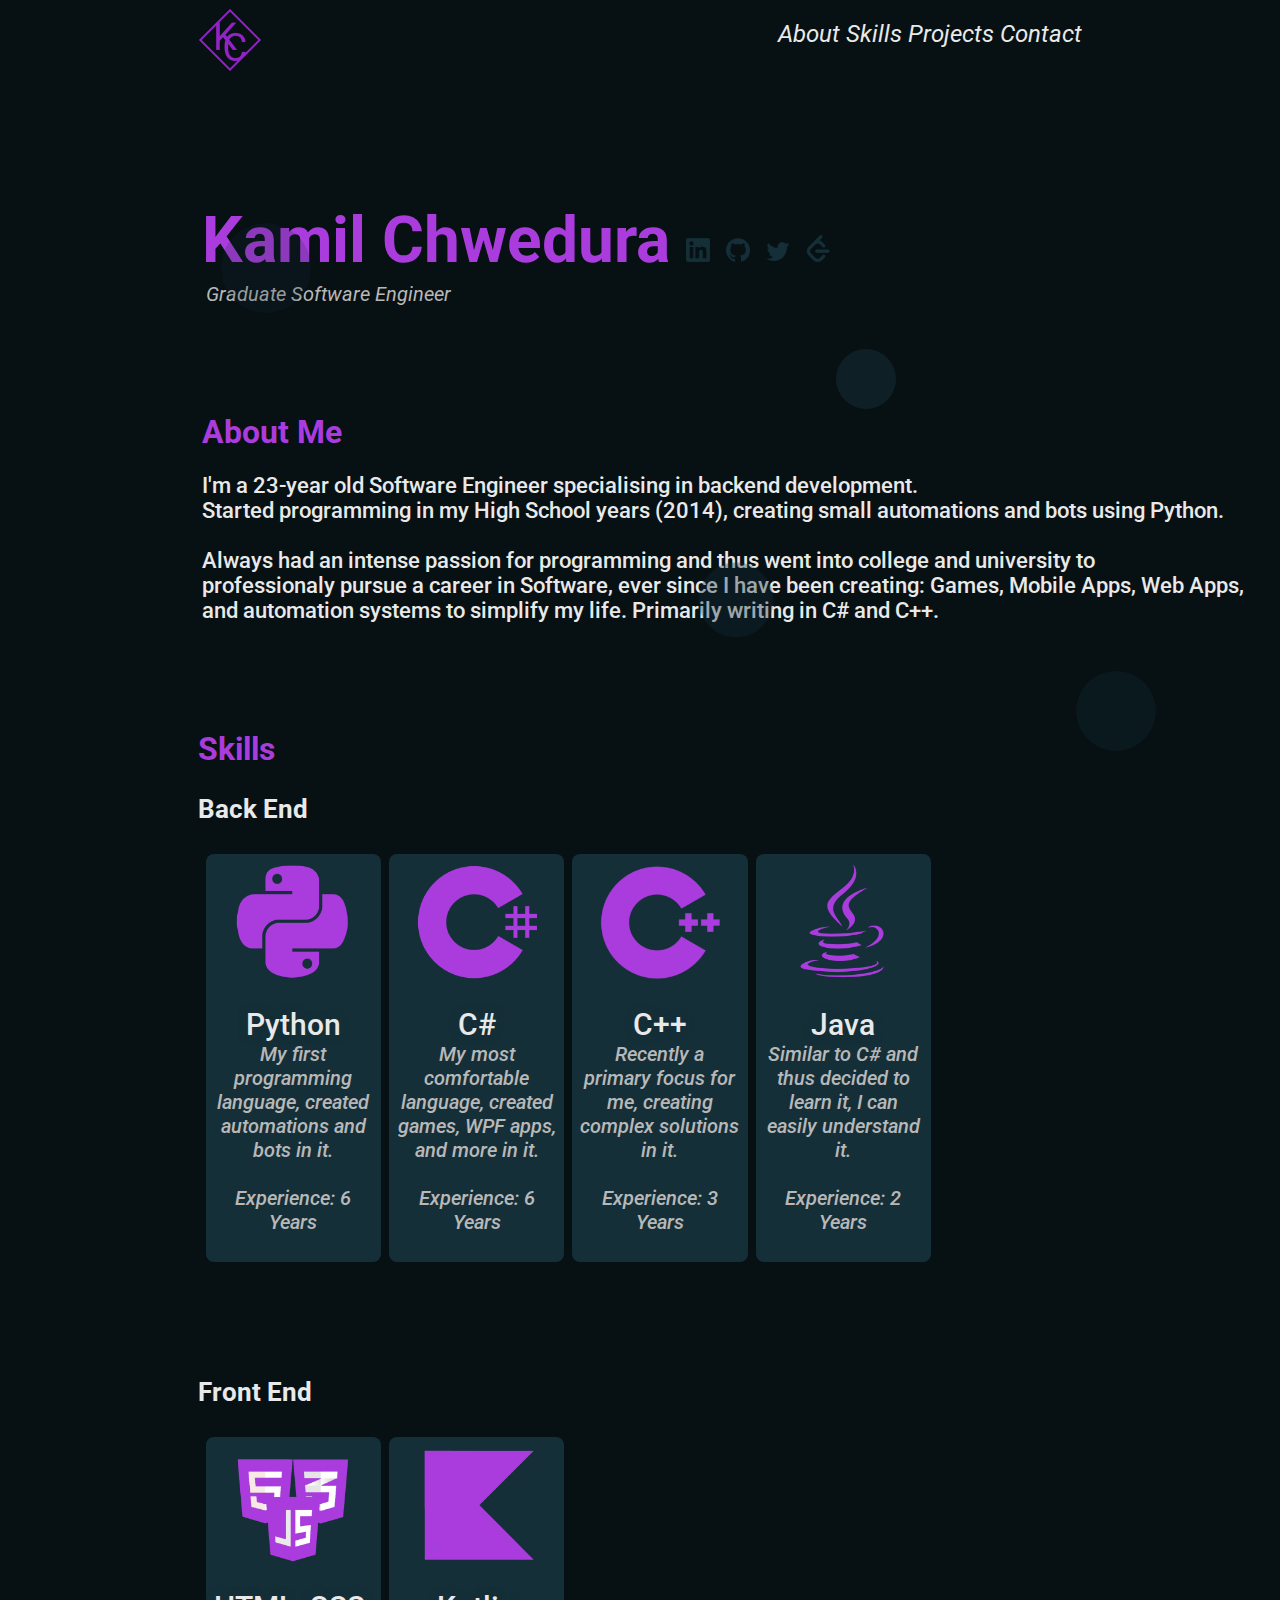
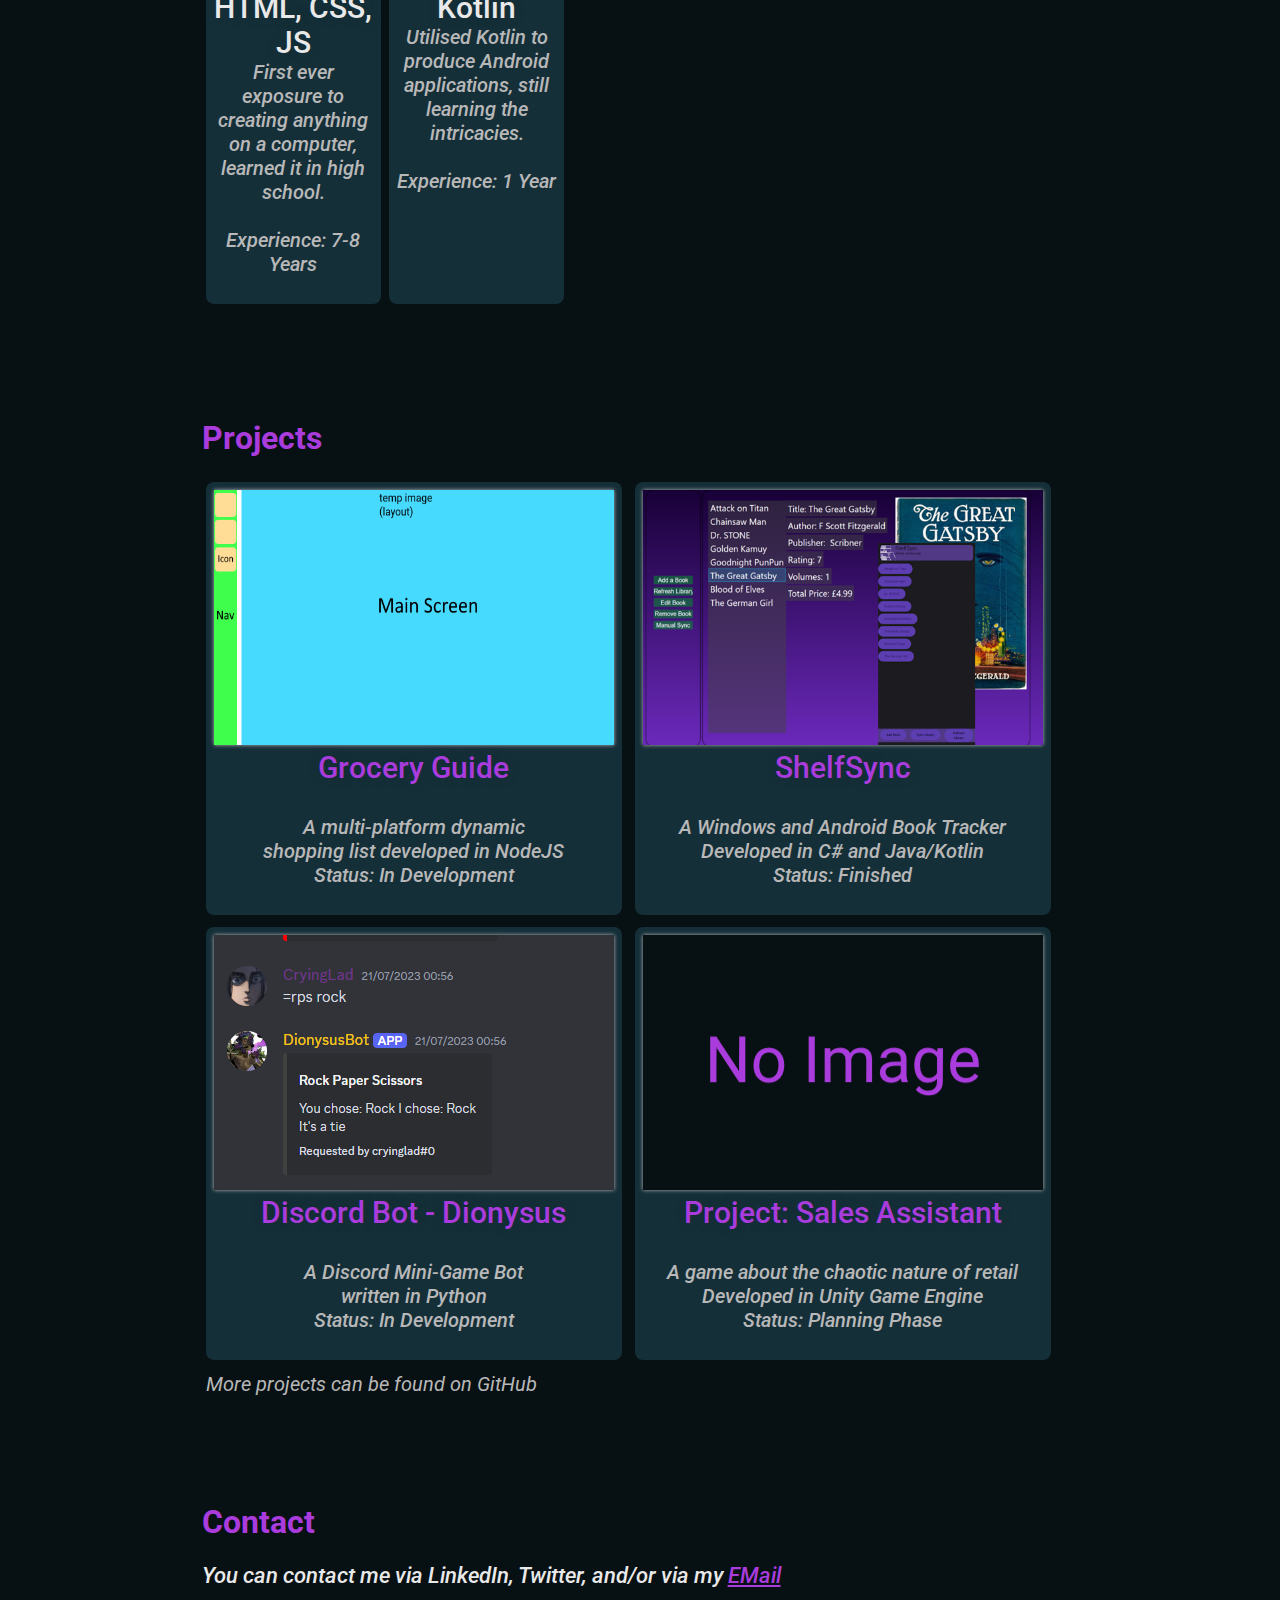
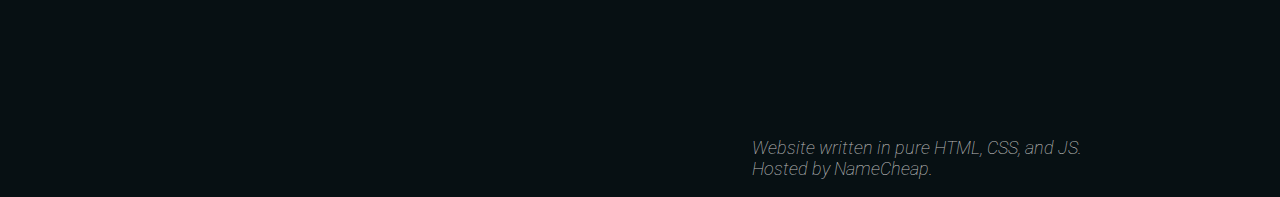
==== Portfolio/index.html @ 7117477c "Minor fixes" ====
<!--
    Portfolio website created by Kamil Chwedura
-->

<!DOCTYPE html>
<html>
    <head>
        <title>Kamil Chwedura - Portfolio</title>

        <link rel="icon" type="image/png" href="images/logo.png">

        <!-- Import all the required CSS -->
        <link rel="stylesheet" href="css/dynamicstyling.css">
        <link rel="stylesheet" href="css/bubbles.css">
        <link rel="stylesheet" href="css/animations.css">

        <!-- Import "Roboto" Font -->
        <link rel="preconnect" href="https://fonts.googleapis.com">
        <link rel="preconnect" href="https://fonts.gstatic.com" crossorigin>
        <link href="https://fonts.googleapis.com/css2?family=Roboto:ital,wght@0,400;0,500;0,900;1,400;1,500;1,900&display=swap" rel="stylesheet">
    </head>
    <noscript>Looks like Javascript is disabled on your browsers, some website features may be missing or not working.</noscript>
    <body>
        <!-- Navigation Bar Div -->
        <img src="images/logo.png" class="logo slideRight">
        <div id="navbar" class="slideBottom">
            <a href="#about">About</a>
            <a href="#skills">Skills</a>
            <a href="#projects">Projects</a>
            <a href="#contact">Contact</a>
        </div>

        <!-- Inner Div, contains all main information -->
        <div id="innerDiv">
            <!-- Intro -->
            <div id="intro">
                <h1 class="nameText highlighted slideRight">Kamil Chwedura  
                <a href="https://www.linkedin.com/in/kamil-c-11b98319b/" target="_blank" title="Kamil Chwedura"><img src="images/linkedin.png" width=24px></a>
                <a href="https://github.com/KamilChwe" target="_blank" title="KamilChwe"><img src="images/github.png" width=24px></a>
                <a href="https://twitter.com/kamildev_" target="_blank" title="@kamildev_"><img src="images/twitter.png" width=24px></a>
                <a href="https://leetcode.com/u/KChwe/" target="_blank" title="KChwe"><img src="images/leetcode.png" width=24px></a></h1>
                <h2 class="subtext slideRight">Graduate Software Engineer</h2>
            </div>
        
            <!-- About Section -->
            <div id="about" class="slideUp">
                <h1 class="topicText highlighted">About Me</h1>
                <p>I'm a <span id="year">0</span>-year old Software Engineer specialising in backend development.<br>
                    Started programming in my High School years (2014), creating small automations and bots using Python.<br><br>
                    
                    Always had an intense passion for programming and thus went into college and university to<br>
                    professionaly pursue a career in Software, ever since I have been creating: Games, Mobile Apps, Web Apps,<br>
                    and automation systems to simplify my life. Primarily writing in C# and C++.
                </p>
            </div>

            <!-- Projects Div -->
            <h1 class="topicText highlighted">Skills</h1>
            <h3 class="">Back End</h3>
            <div id="skills">
                <div id="skill">
                    <img src="images/python.png" class="skillImage">
                    <p class="skillTitle">Python</p>
                    <p class="skillSubtext">My first programming language, created automations and bots in it.<br><br>Experience: 6 Years</p>
                </div>
                <div id="skill">
                    <img src="images/cs.png" class="skillImage">
                    <p class="skillTitle">C#</p>
                    <p class="skillSubtext">My most comfortable language, created games, WPF apps, and more in it.<br><br>Experience: 6 Years</p>
                </div>
                <div id="skill">
                    <img src="images/cpp.png" class="skillImage">
                    <p class="skillTitle">C++</p>
                    <p class="skillSubtext">Recently a primary focus for me, creating complex solutions in it.<br><br>Experience: 3 Years</p>
                </div>
                <div id="skill">
                    <img src="images/java.png" class="skillImage">
                    <p class="skillTitle">Java</p>
                    <p class="skillSubtext">Similar to C# and thus decided to learn it, I can easily understand it.<br><br>Experience: 2 Years</p>
                </div>
            </div>
            <h3 class="">Front End</h3>
            <div id="skills">
                <div id="skill">
                    <img src="images/htmlcssjs.png" class="skillImage">
                    <p class="skillTitle">HTML, CSS, JS</p>
                    <p class="skillSubtext">First ever exposure to creating anything on a computer, learned it in high school.<br><br>Experience: 7-8 Years</p>
                </div>
                <div id="skill">
                    <img src="images/kotlin.png" class="skillImage">
                    <p class="skillTitle">Kotlin</p>
                    <p class="skillSubtext">Utilised Kotlin to produce Android applications, still learning the intricacies.<br><br>Experience: 1 Year</p>
                </div>
            </div>

            <!-- Projects Section -->
            <div id="projects">
                <h1 class="topicText highlighted">Projects</h1>
                <div id="project">
                    <img src="images/ggtempimage.png" class="projectImage">
                    <p class="projectTitle">Grocery Guide</p>
                    <p class="projectDesc">A multi-platform dynamic <br>shopping list developed in NodeJS<br>Status: In Development</p>
                </div>
                <div id="project">
                    <img src="images/ShelfSyncB.png" class="projectImage">
                    <p class="projectTitle">ShelfSync</p>
                    <p class="projectDesc">A Windows and Android Book Tracker<br>Developed in C# and Java/Kotlin<br>Status: Finished</p>
                </div>
                <div id="project">
                    <img src="images/dionysusbot.png" class="projectImage">
                    <p class="projectTitle">Discord Bot - Dionysus</p>
                    <p class="projectDesc">A Discord Mini-Game Bot<br>written in Python<br>Status: In Development</p>
                </div>
                <div id="project">
                    <img src="images/noimage.png" class="projectImage">
                    <p class="projectTitle">Project: Sales Assistant</p>
                    <p class="projectDesc">A game about the chaotic nature of retail<br>Developed in Unity Game Engine<br>Status: Planning Phase</p>
                </div>
                <p class="subtext">More projects can be found on GitHub</p>
            </div>
            
            <!-- Contact Form -->
            <div id="contact">
                <h1 class="topicText highlighted">Contact</h1>
                <p><i>You can contact me via LinkedIn, Twitter, and/or via my <a href="mailto:kchwedura@gmail.com" class="highlighted" title="kchwedura@gmail.com">EMail</a></i></p>
            </div>
        </div>

        <!-- Footer Bar Div -->
        <div id="footer">
        <p>Website written in pure HTML, CSS, and JS.<br>Hosted by NameCheap.</p>
        </div>

        <!-- Bubbling Effect -->
        <!-- Thanks to Asad Saeeduddin on StackOverflow for the demo: https://stackoverflow.com/a/13953712/9717264-->
        <div  id="bubbles">
            <div class="bubble x1"></div>
            <div class="bubble x2"></div>
            <div class="bubble x3"></div>
            <div class="bubble x4"></div>
            <div class="bubble x5"></div>
        </div>
    </body>
    <!-- Import the JavaScript functionality 
        This is at the bottom to allow the page to fully load before any functionality is enabled 
    -->
    <script src="js/functions.js"></script>
</html>
---- Portfolio/css/dynamicstyling.css ----
/*
    Colour Palette
    Background: #071013
    Div Background: #152f38
    Text: #E9E9E9
    Highlights: #aa3cdd
    Subtext: #B8B8B8
*/

/* Defaults */
html {
    scroll-behavior: smooth;
}

body {
    background-color: #071013;
    /* Set the default font to be "Roboto" Medium 500 Platinum*/
    font-family: "Roboto", sans-serif;
    font-weight: 500;
    font-style: normal;
    font-size: 22px;
    color: #E9E9E9;
}

div{
    /*background-color: #152f38;*/
    border-radius: 8px;
    margin: 4px;
    margin-bottom: 10%;
}

/* Text Styling */
.nameText {
    font-size: 64px;
    margin: 0;    
}

.subtext{
    font-weight: 400;
    font-style: italic;
    font-size:20px;
    margin: 4px;
    color: #B8B8B8;
}

.topicText {
    font-size: 32px;
}

.highlighted{
    color: #aa3cdd;
}

/* Image Styling */
/* Desktop Styling */
@media screen and (min-width:1024px){
    .logo {
        width: 64px;
        margin-left: 15%;
    }
}
/* Mobile Styling */
@media screen and (max-width:1000px){
    .logo {
        width: 96px;
        margin-left: 46%;
    }
}

/* Div Styling */
/* Project Div Styling */
#project {
    display: inline-block;
    background-color: #152f38;
    width: fit-content;
    padding: 8px;
    text-align: center;
    margin-bottom: 8px;
}
.projectTitle {
    margin-top: 0;
    font-size: 30px;
    color: #aa3cdd;
    text-shadow: 0px 0px 8px #152f38;
}
.projectDesc {
    margin-top: 0;
    color: #B8B8B8;
    font-size: 20px;
    font-style: italic;
}
.projectImage {
    width: 400px;
    height: 255px;
    box-shadow: 0px 0px 4px#B8B8B8;
}

#bubbles {
    position: fixed;
    bottom: 0;
}

/* Skills Styling */
/* Desktop Styling */
#skills{
    display: flex;
}
#skill {
    display: inline-block;
    background-color: #152f38;
    width: 15%;
    padding: 8px;
    text-align: center;
    margin-bottom: 8px;
}
.skillImage {
    width: 120px;
    height: auto;
}
.skillTitle{
    margin-top: 20px;
    margin-bottom: 0;
    font-size: 30px;
    color: #E9E9E9;
    text-shadow: 0px 0px 8px #152f38;
}
.skillSubtext{
    margin-top: 0;
    color: #B8B8B8;
    font-size: 20px;
    font-style: italic;
}


/* Navigation Bar Styling */
/* Desktop Styling */
@media screen and (min-width:1024px){
    #navbar {
        margin-top: 12px;
        margin-right: 15%;
        float: right;
        /* Text Styling */
        font-weight: 400;
        font-style: italic;
        font-size: 24px;
    }
    #navbar a {
        color: #E9E9E9;
        text-decoration: none;
        transition: color 0.3s ease;
    }
    #navbar a:hover{
        color: #aa3cdd;
    }
}
/* Mobile Styling */
@media screen and (max-width:1000px){
    #navbar {
        display: none;
    }

    /* OLD MOBILE NAVBAR
    #navbar {
        overflow: hidden;
        position: fixed;
        bottom: 0;
        margin-bottom: 0;
        padding: 18px 18px;
        margin-left: 24%;
    }

    #navbar a {
        background-color: #152f38;
        color: #d1e3ddff; 
        text-align: center;
        padding: 8px;
        text-decoration: none;
        font-size: 42px;
    }
    
    #navbar a:hover {
        background-color: #aa3cdd;
    }*/
}

/* Inner Div Styling */
/* Desktop Styling */
@media screen and (min-width:1024px){
    #innerDiv{
        margin-top: 10%;
        margin-left: 15%;
    }
}
/* Mobile Styling */
@media screen and (max-width:1000px){
    #innerDiv{
        text-align: center;
    }
}

/* Contact Form Styling */
/* Desktop Styling */
@media screen and (min-width:1024px){
    form{
        width: 80%;
    }
    input[type=text] {
        width: 100%;
        background-color: #071013;
        border: none;
        border-bottom: 2px solid #aa3cdd;
        color: #E9E9E9;
        padding: 8px;
    }
    textarea{
        width: 100%;
        background-color: #071013;
        border: none;
        border-bottom: 2px solid #aa3cdd;
        resize: none;
        height: 125px;
        color: #E9E9E9;
    }
    input[type=submit]{
        background-color: #152f38;
        color: #E9E9E9;
        border: #071013;
        border-radius: 16px;
        padding: 16px 20px;
        cursor: pointer;
    }
    input[type=submit]:hover{
        background-color: #aa3cdd;
        cursor: pointer;
    }
}
/* Mobile Styling */
@media screen and (max-width:1000px){
    form{
        width: 50%;
        margin-left: 25%;
    }
    input[type=text] {
        margin: 8px;
        font-size: 32px;
        width: 100%;
        background-color: #071013;
        border: none;
        border-bottom: 2px solid #aa3cdd;
        color: #E9E9E9;
        padding: 8px;
    }
    textarea{
        font-size: 32px;
        width: 100%;
        background-color: #071013;
        border: none;
        border-bottom: 2px solid #aa3cdd;
        resize: none;
        height: 255px;
        color: #E9E9E9;
    }
    input[type=submit]{
        margin: 8px;
        font-size: 42px;
        background-color: #152f38;
        color: #E9E9E9;
        border: #071013;
        border-radius: 16px;
        padding: 16px 20px;
    }
    input[type=submit]:hover{
        background-color: #aa3cdd;
    }
}

/* Footer Div Styling */
/* Desktop Styling */
@media screen and (min-width:1024px){
    #footer {
        margin-bottom: 0;
        font-weight: 150;
        font-style: italic;
        font-size: 18px;
        color:#B8B8B8;
        margin-right: 15%;
        float:right;
    }
}
/* Mobile Styling */
@media screen and (max-width:1000px){
    #footer {
        display: none;
    }
}
---- Portfolio/css/bubbles.css ----
.bubble{
    width: 100px;
    height: 100px;
    background: #152f38;
    border-radius: 200px;
    position: relative;
}

.x1 {
    left: 200px;
    transform: scale(0.9);
    opacity: 0.2;
    animation: moveclouds 15s linear infinite, sideWays 4s ease-in-out infinite alternate;
}

.x2 {
    left: 800px;
    transform: scale(0.6);
    opacity: 0.5;
    animation: moveclouds 25s linear infinite, sideWays 5s ease-in-out infinite alternate;
}
.x3 {
    left: 1550px;
    transform: scale(0.8);
    opacity: 0.3;
    animation: moveclouds 20s linear infinite, sideWays 4s ease-in-out infinite alternate;
}
.x4 {
    left: 670px;
    transform: scale(0.75);
    opacity: 0.35;
    animation: moveclouds 18s linear infinite, sideWays 2s ease-in-out infinite alternate;
}
.x5 {
    left: 1050px;
    transform: scale(0.8);
    opacity: 0.3; 
    animation: moveclouds 7s linear infinite, sideWays 1s ease-in-out infinite alternate;
}
@keyframes moveclouds { 
    0% { 
        top: 500px;
    }
    100% { 
        top: -500px;
    }
}

@keyframes sideWays { 
    0% { 
        margin-left:0px;
    }
    100% { 
        margin-left:50px;
    }
}
---- Portfolio/css/animations.css ----
/* Animations */
.slideRight {
    animation: slideright 1.25s;
}
@keyframes slideright {
    from{
        margin-left: -200%;
        left: 300%;
    }
    to {
        margin-left: 0%;
        left: 100%;
    }
}
.slideLeft {
    animation: slideleft 1.25s;
}
@keyframes slideleft {
    from{
        margin-left: 400%;
        left: 300%;
    }
    to {
        margin-left: 0%;
        left: 100%;
    }
}
.slideUp {
    animation: slideup 1.25s;
}
@keyframes slideup {
    from{
        margin-top: 200%;
        top: 300%;
    }
    to {
        margin-top: 0%;
        top: 100%;
    }
}
.slideBottom {
    animation: slidebottom 1.25s;
}
@keyframes slidebottom {
    from{
        margin-top: -200%;
        top: 300%;
    }
    to {
        margin-top: 0%;
        top: 100%;
    }
}
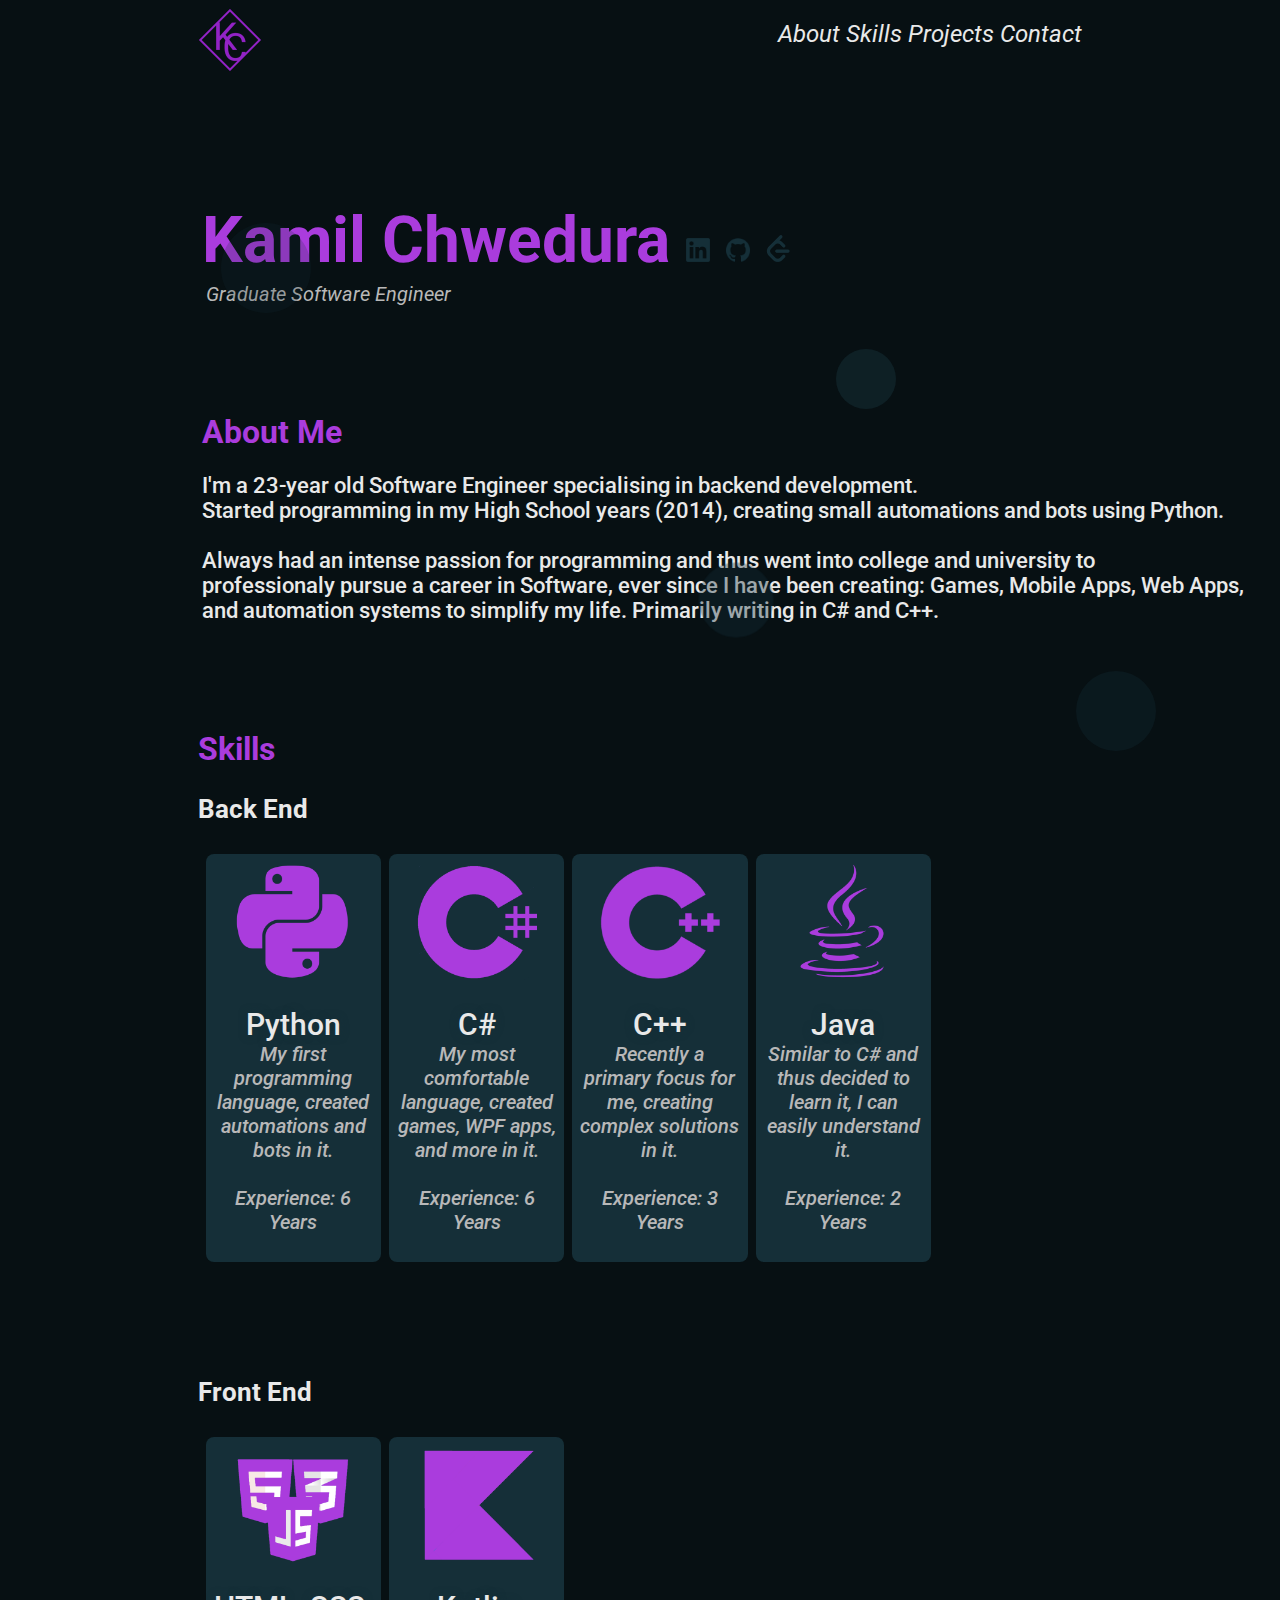
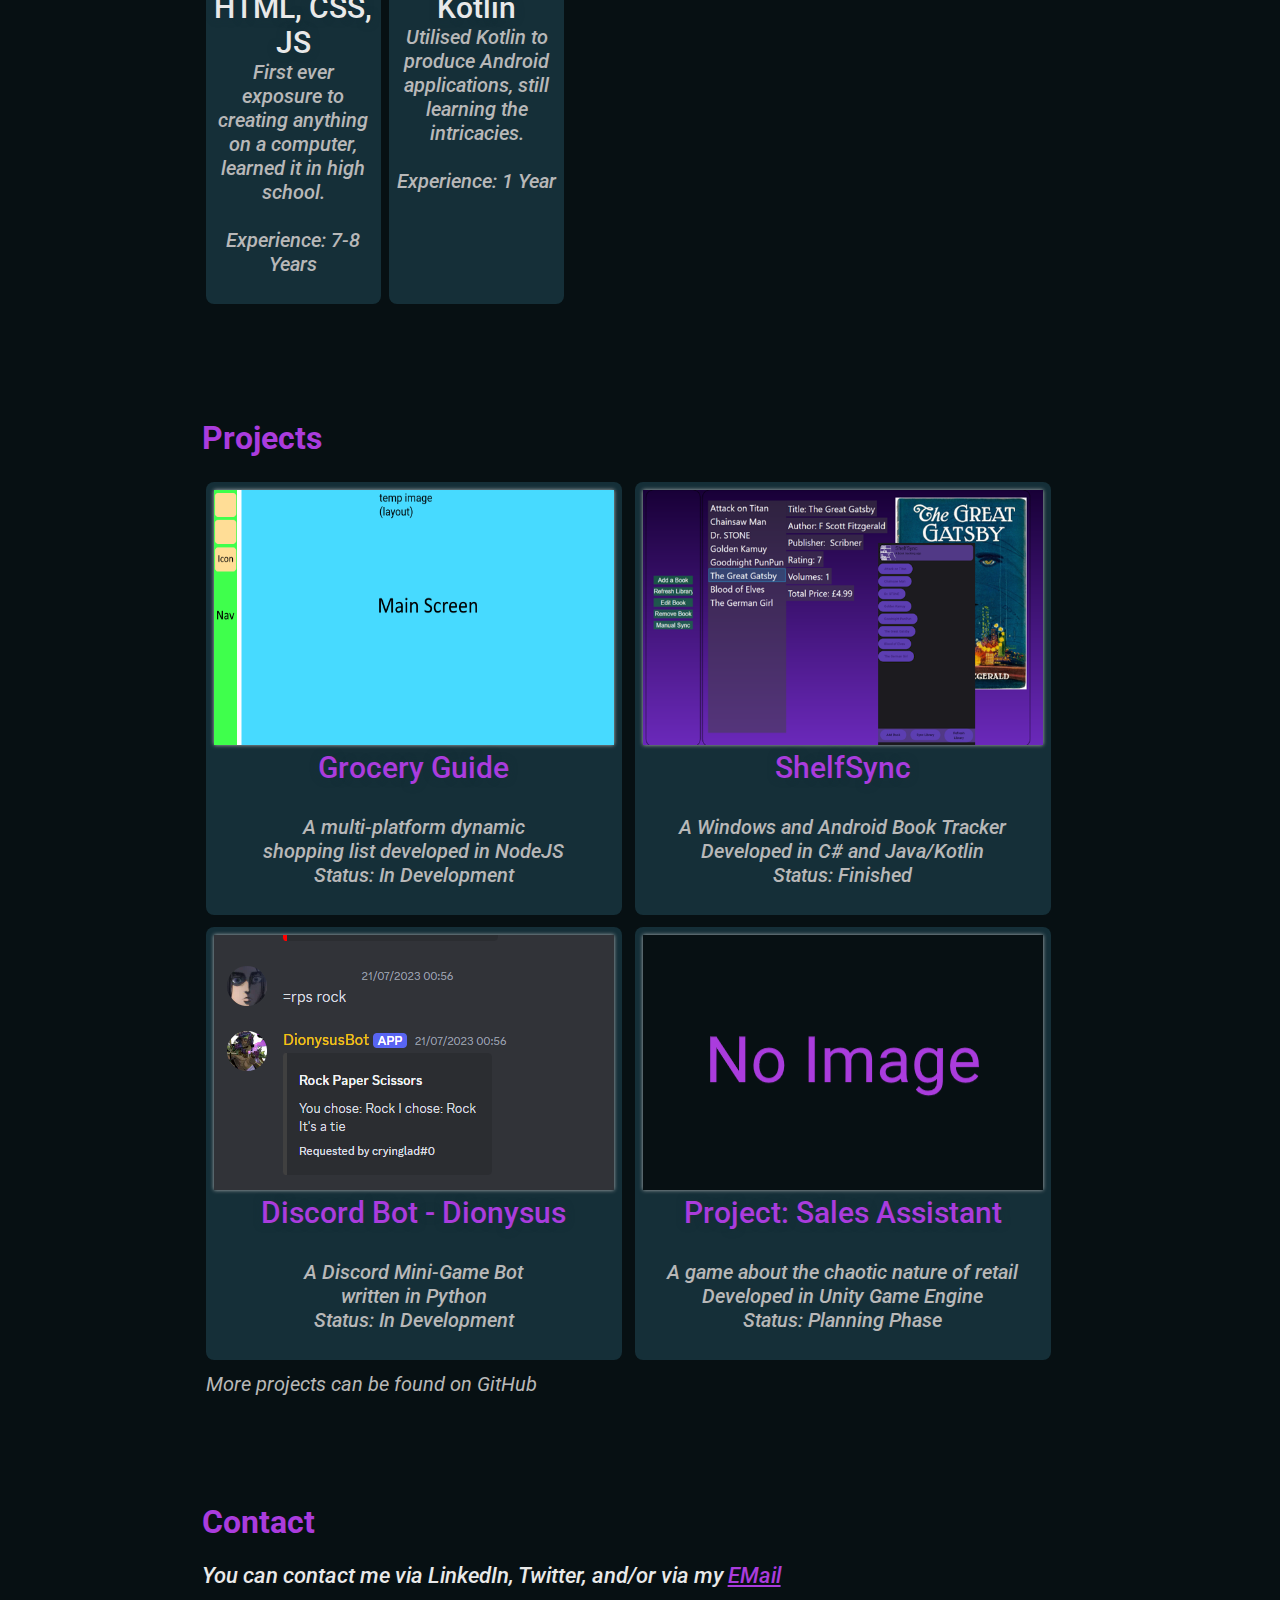
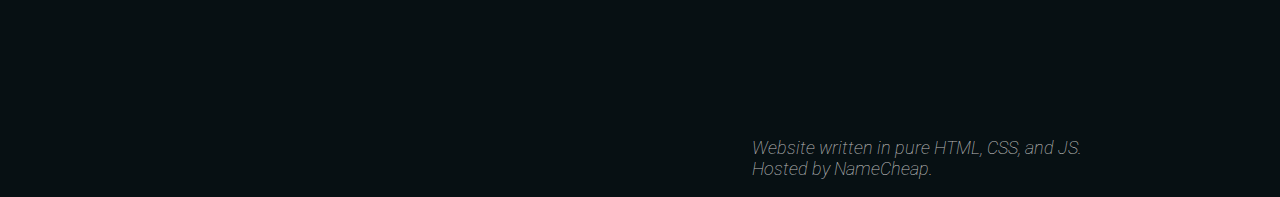
==== commit 3c3165bd: "Fixed Social Links" ====
--- a/Portfolio/index.html
+++ b/Portfolio/index.html
@@ -35,9 +35,9 @@
             <!-- Intro -->
             <div id="intro">
                 <h1 class="nameText highlighted slideRight">Kamil Chwedura  
-                <a href="https://www.linkedin.com/in/kamil-c-11b98319b/" target="_blank" title="Kamil Chwedura"><img src="images/linkedin.png" width=24px></a>
+                <a href="www.linkedin.com/in/kamil-chwedura-11b98319b" target="_blank" title="Kamil Chwedura"><img src="images/linkedin.png" width=24px></a>
                 <a href="https://github.com/KamilChwe" target="_blank" title="KamilChwe"><img src="images/github.png" width=24px></a>
-                <a href="https://twitter.com/kamildev_" target="_blank" title="@kamildev_"><img src="images/twitter.png" width=24px></a>
+                <!--<a href="https://twitter.com/kamildev_" target="_blank" title="@kamildev_"><img src="images/twitter.png" width=24px></a>-->
                 <a href="https://leetcode.com/u/KChwe/" target="_blank" title="KChwe"><img src="images/leetcode.png" width=24px></a></h1>
                 <h2 class="subtext slideRight">Graduate Software Engineer</h2>
             </div>
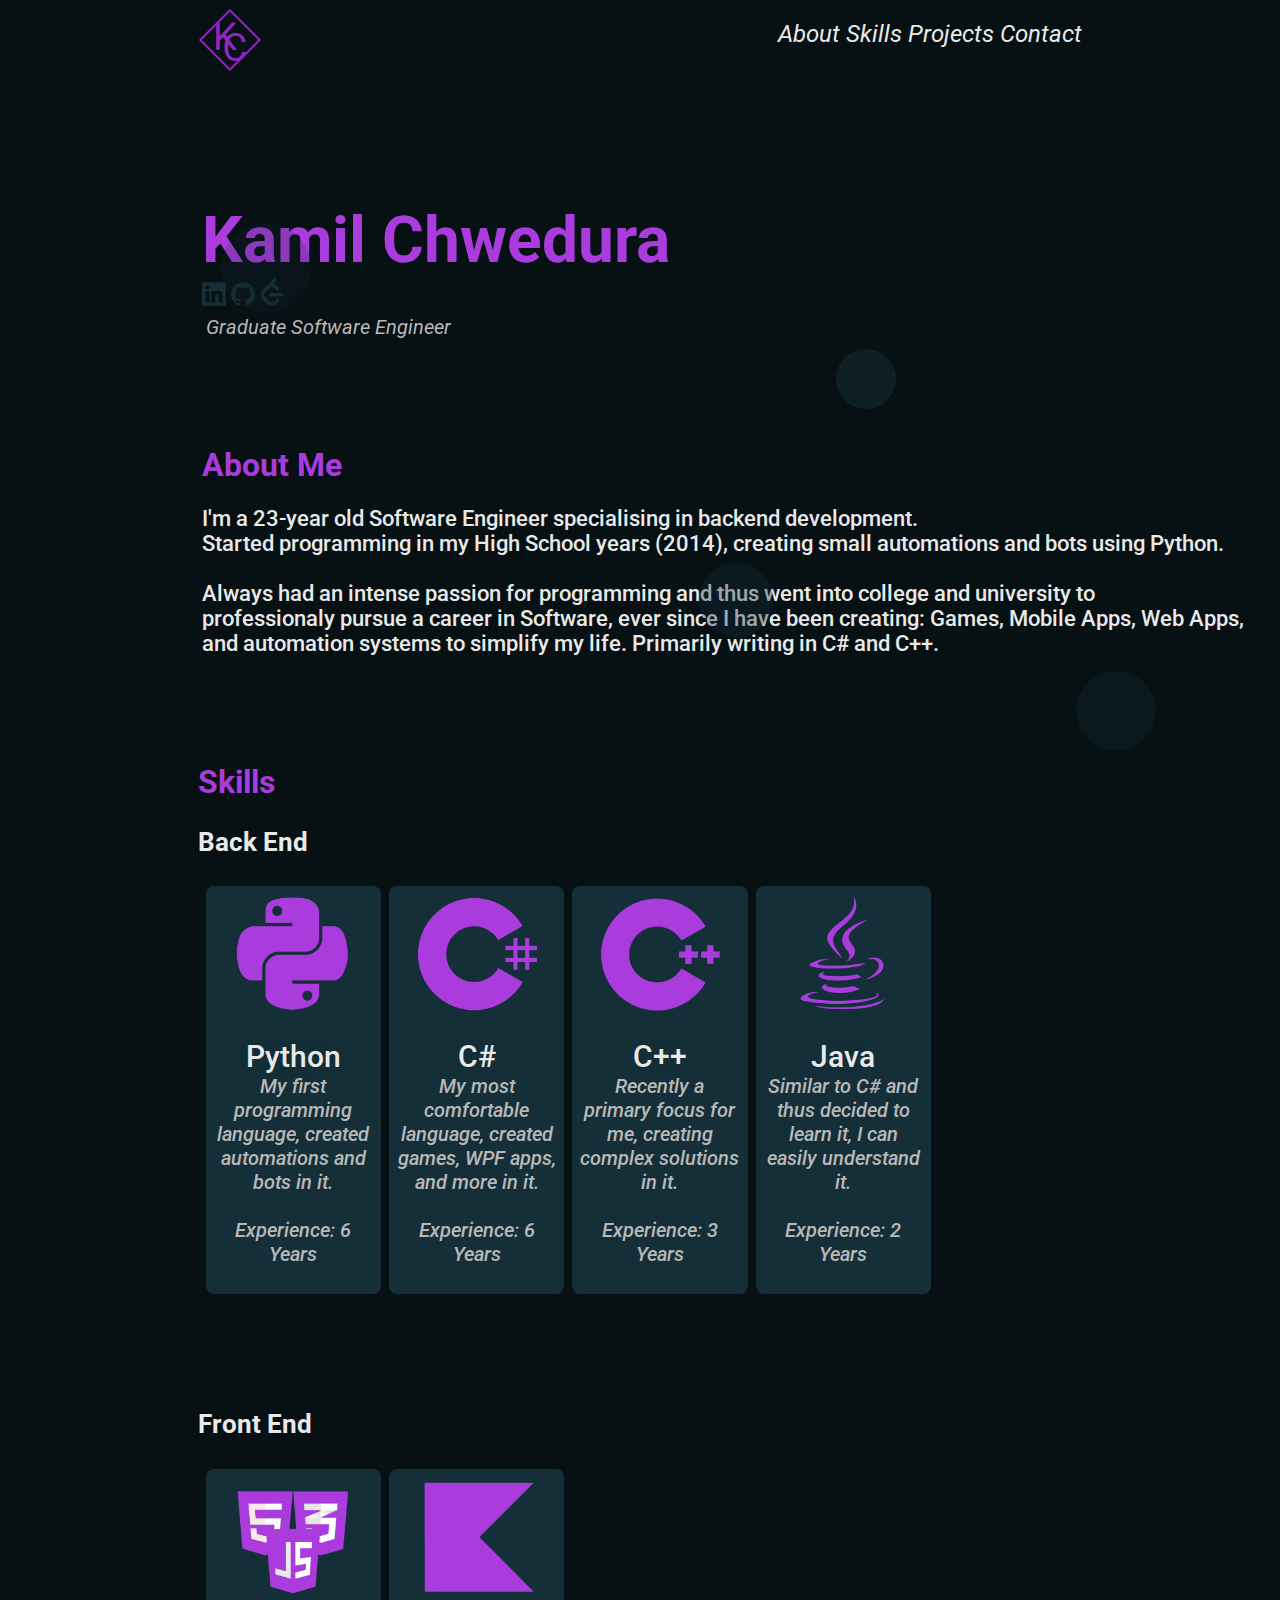
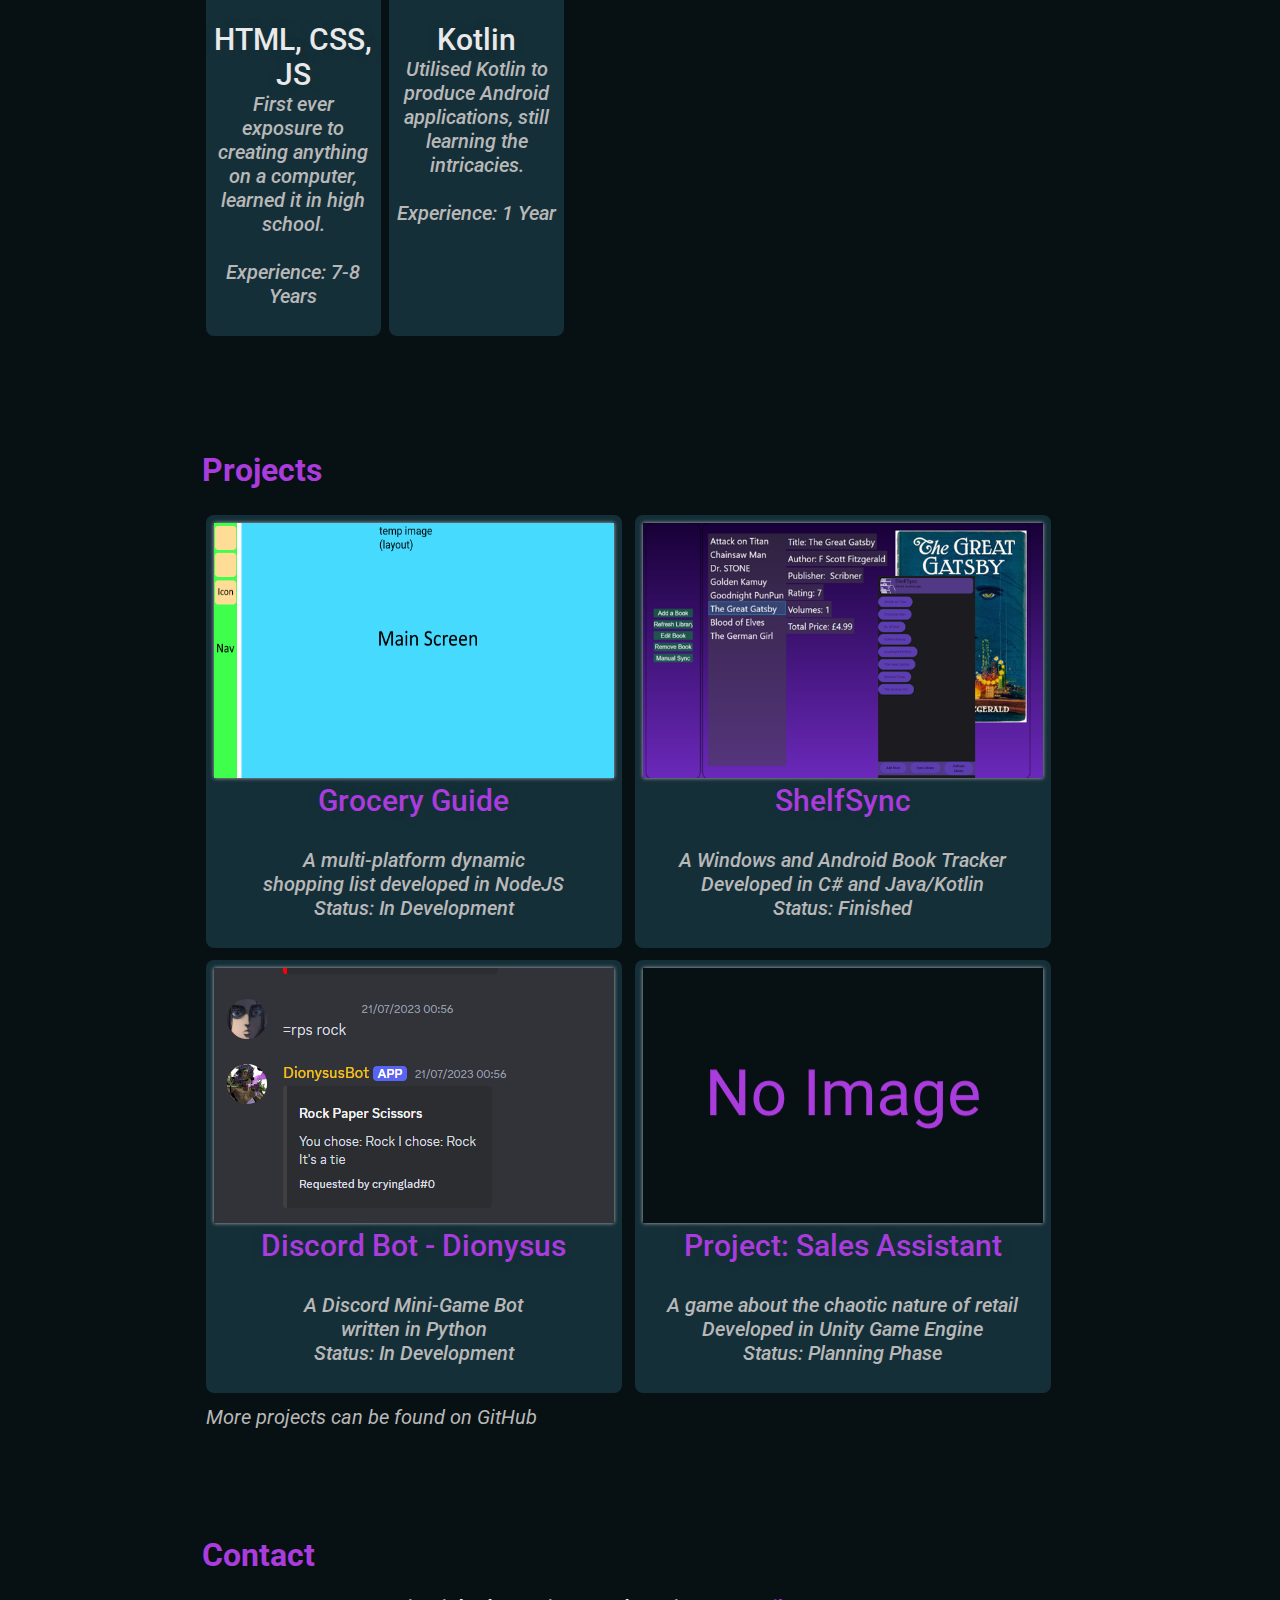
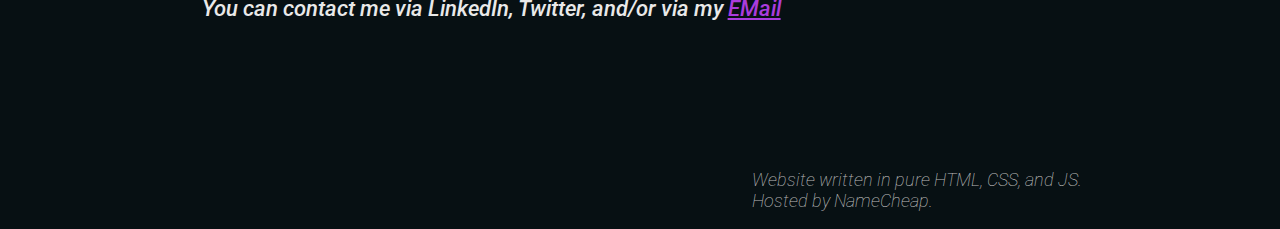
==== commit 690dca87: "Actual Fix" ====
--- a/Portfolio/index.html
+++ b/Portfolio/index.html
@@ -34,7 +34,7 @@
         <div id="innerDiv">
             <!-- Intro -->
             <div id="intro">
-                <h1 class="nameText highlighted slideRight">Kamil Chwedura  
+                <h1 class="nameText highlighted slideRight">Kamil Chwedura</h1> 
                 <a href="www.linkedin.com/in/kamil-chwedura-11b98319b" target="_blank" title="Kamil Chwedura"><img src="images/linkedin.png" width=24px></a>
                 <a href="https://github.com/KamilChwe" target="_blank" title="KamilChwe"><img src="images/github.png" width=24px></a>
                 <!--<a href="https://twitter.com/kamildev_" target="_blank" title="@kamildev_"><img src="images/twitter.png" width=24px></a>-->
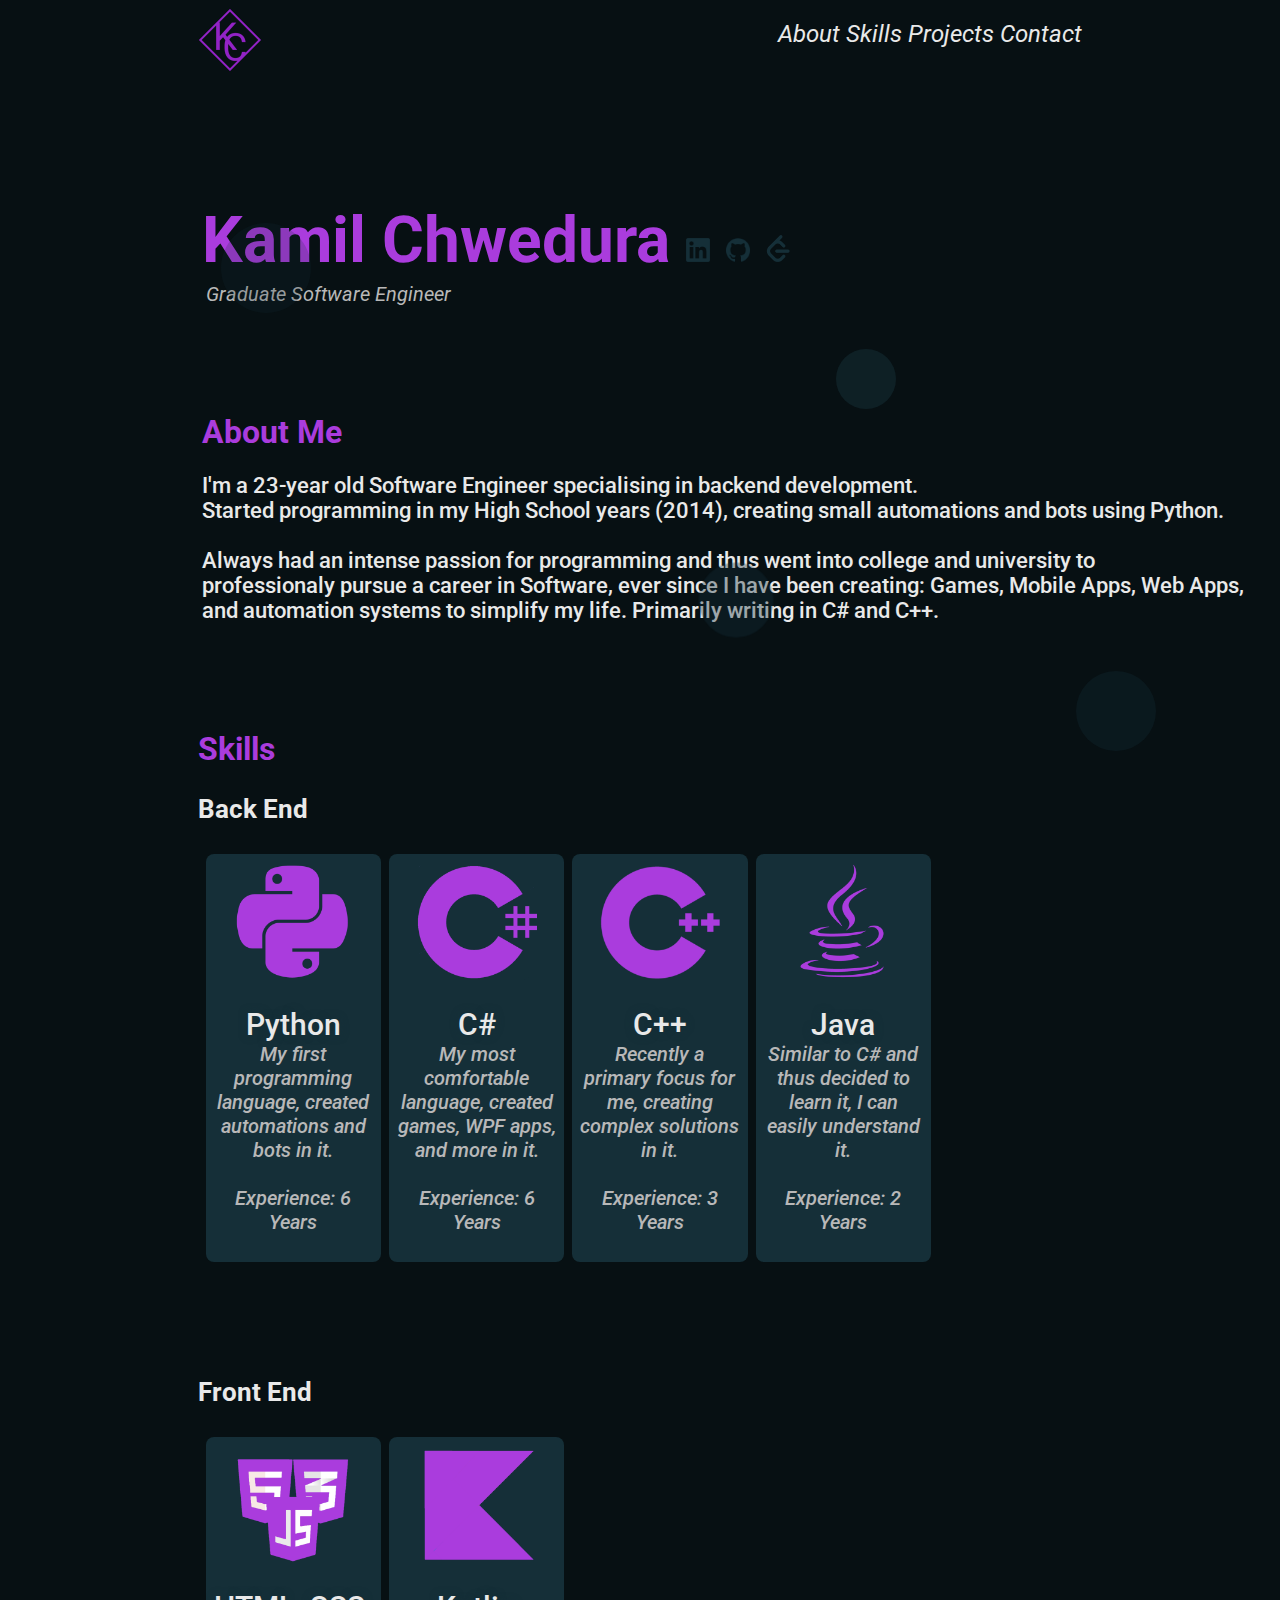
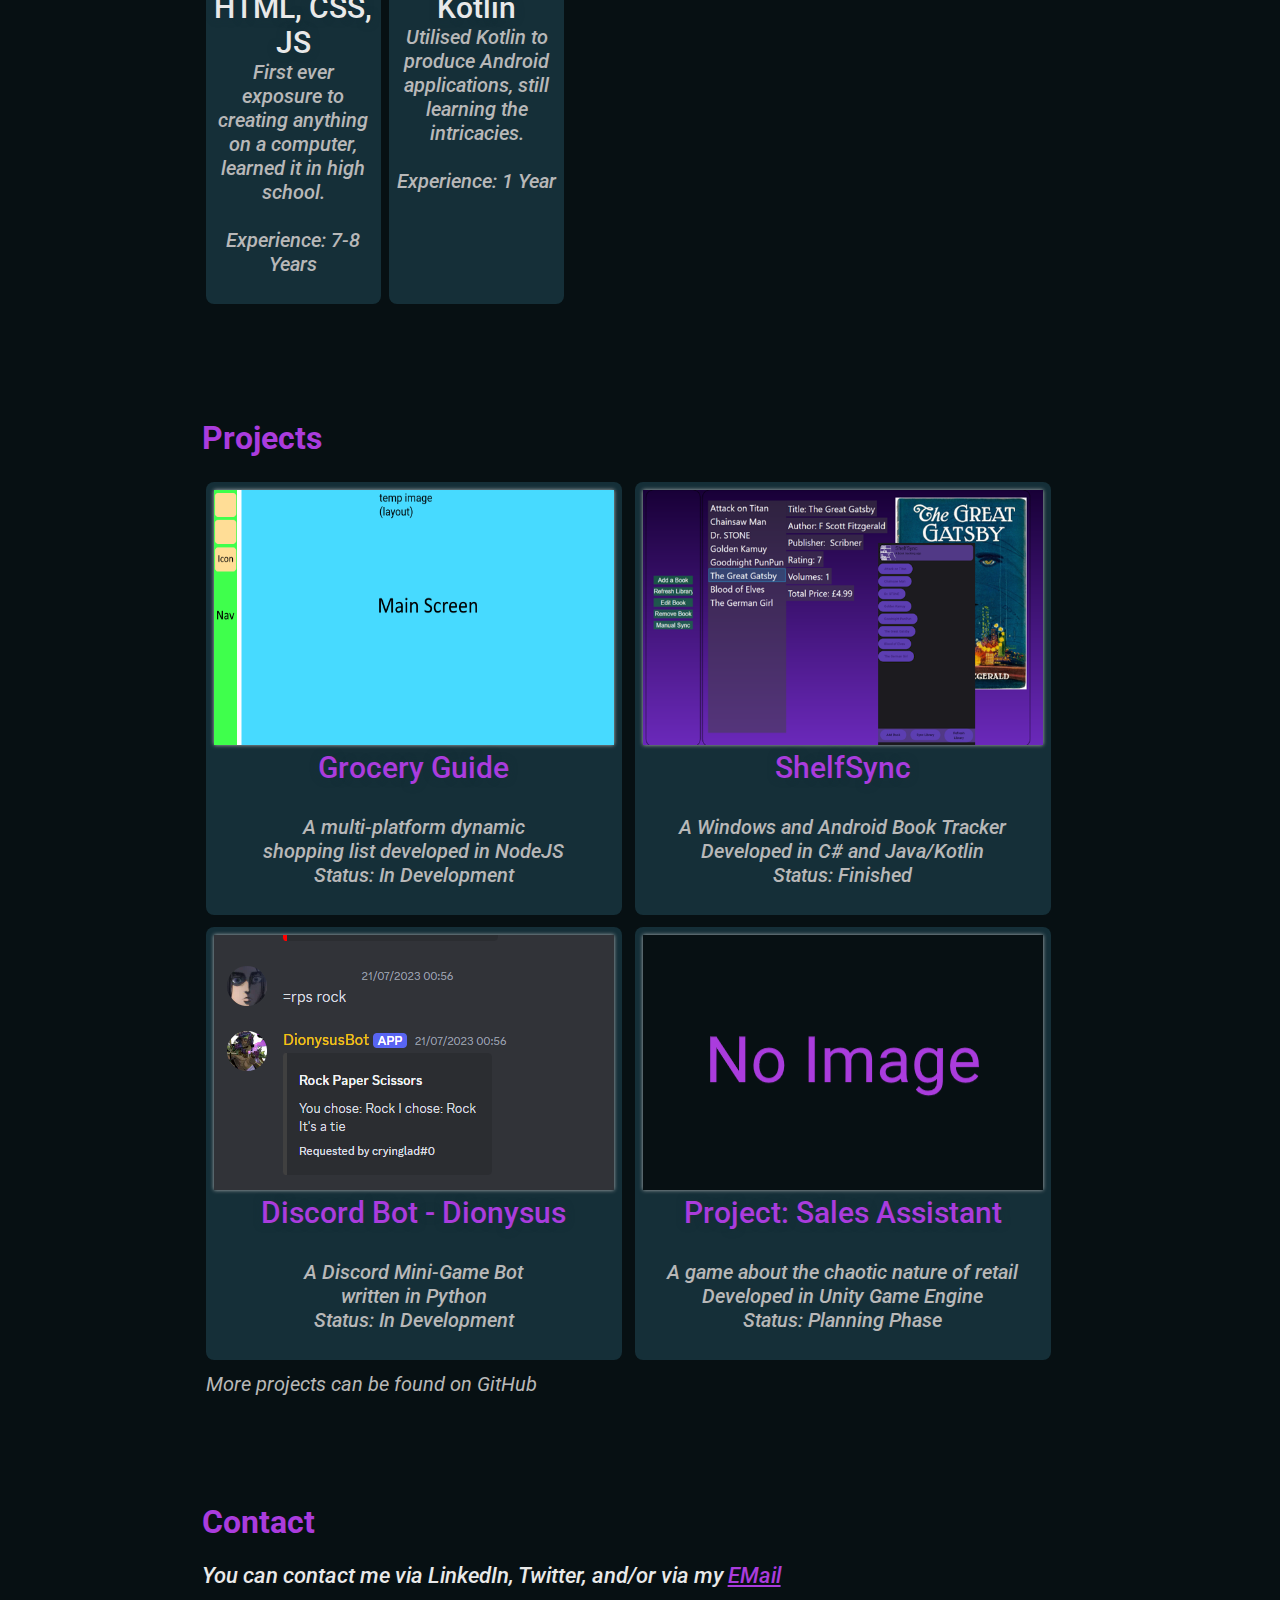
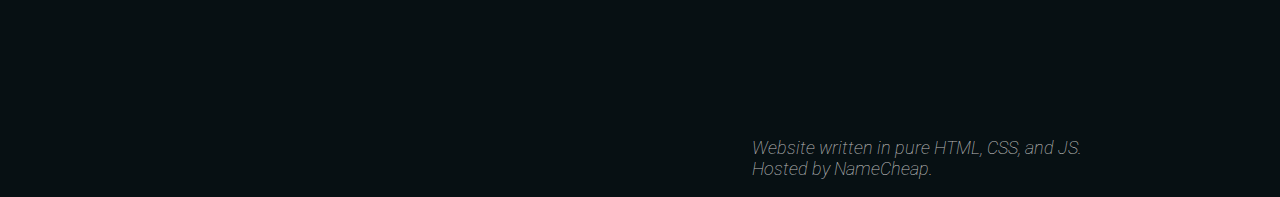
==== commit 4c49c53d: "Third time is the charm" ====
--- a/Portfolio/index.html
+++ b/Portfolio/index.html
@@ -34,8 +34,8 @@
         <div id="innerDiv">
             <!-- Intro -->
             <div id="intro">
-                <h1 class="nameText highlighted slideRight">Kamil Chwedura</h1> 
-                <a href="www.linkedin.com/in/kamil-chwedura-11b98319b" target="_blank" title="Kamil Chwedura"><img src="images/linkedin.png" width=24px></a>
+                <h1 class="nameText highlighted slideRight">Kamil Chwedura 
+                <a href="https://www.linkedin.com/in/kamil-chwedura-11b98319b" target="_blank" title="Kamil Chwedura"><img src="images/linkedin.png" width=24px></a>
                 <a href="https://github.com/KamilChwe" target="_blank" title="KamilChwe"><img src="images/github.png" width=24px></a>
                 <!--<a href="https://twitter.com/kamildev_" target="_blank" title="@kamildev_"><img src="images/twitter.png" width=24px></a>-->
                 <a href="https://leetcode.com/u/KChwe/" target="_blank" title="KChwe"><img src="images/leetcode.png" width=24px></a></h1>
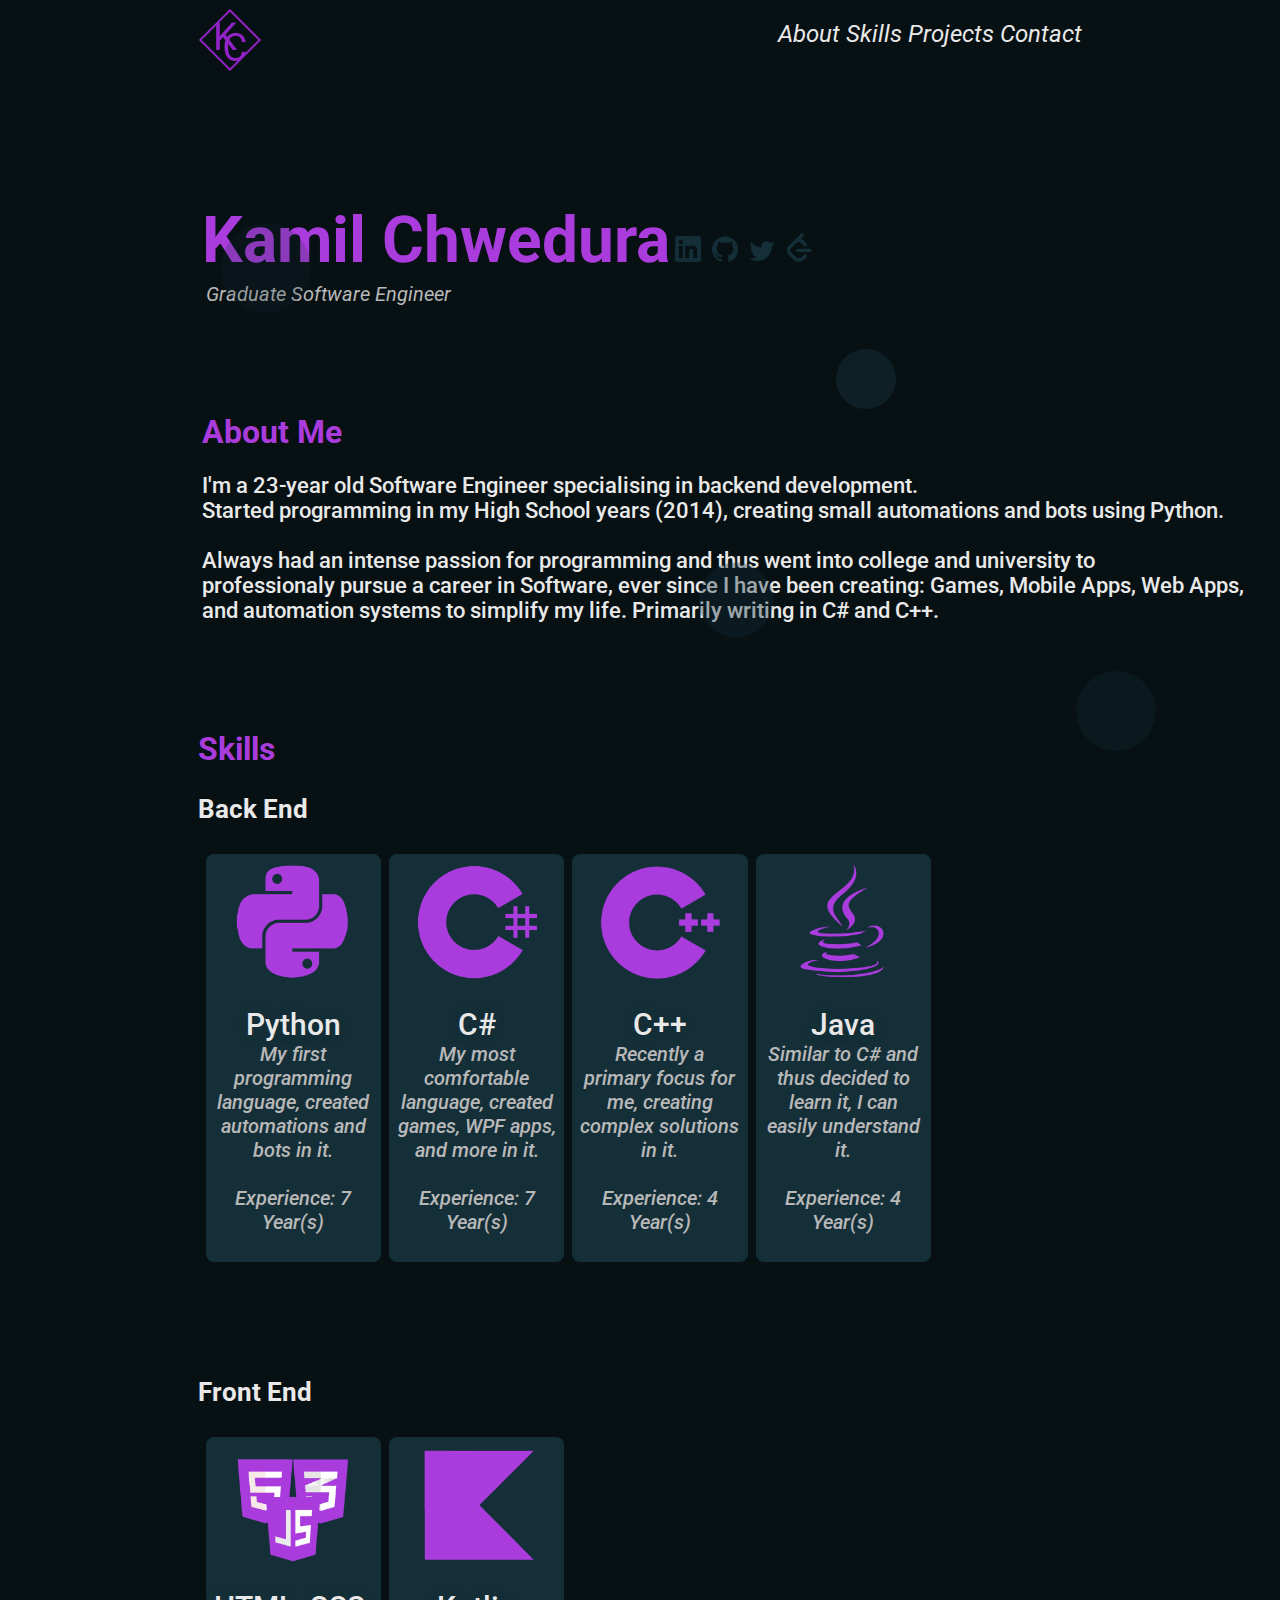
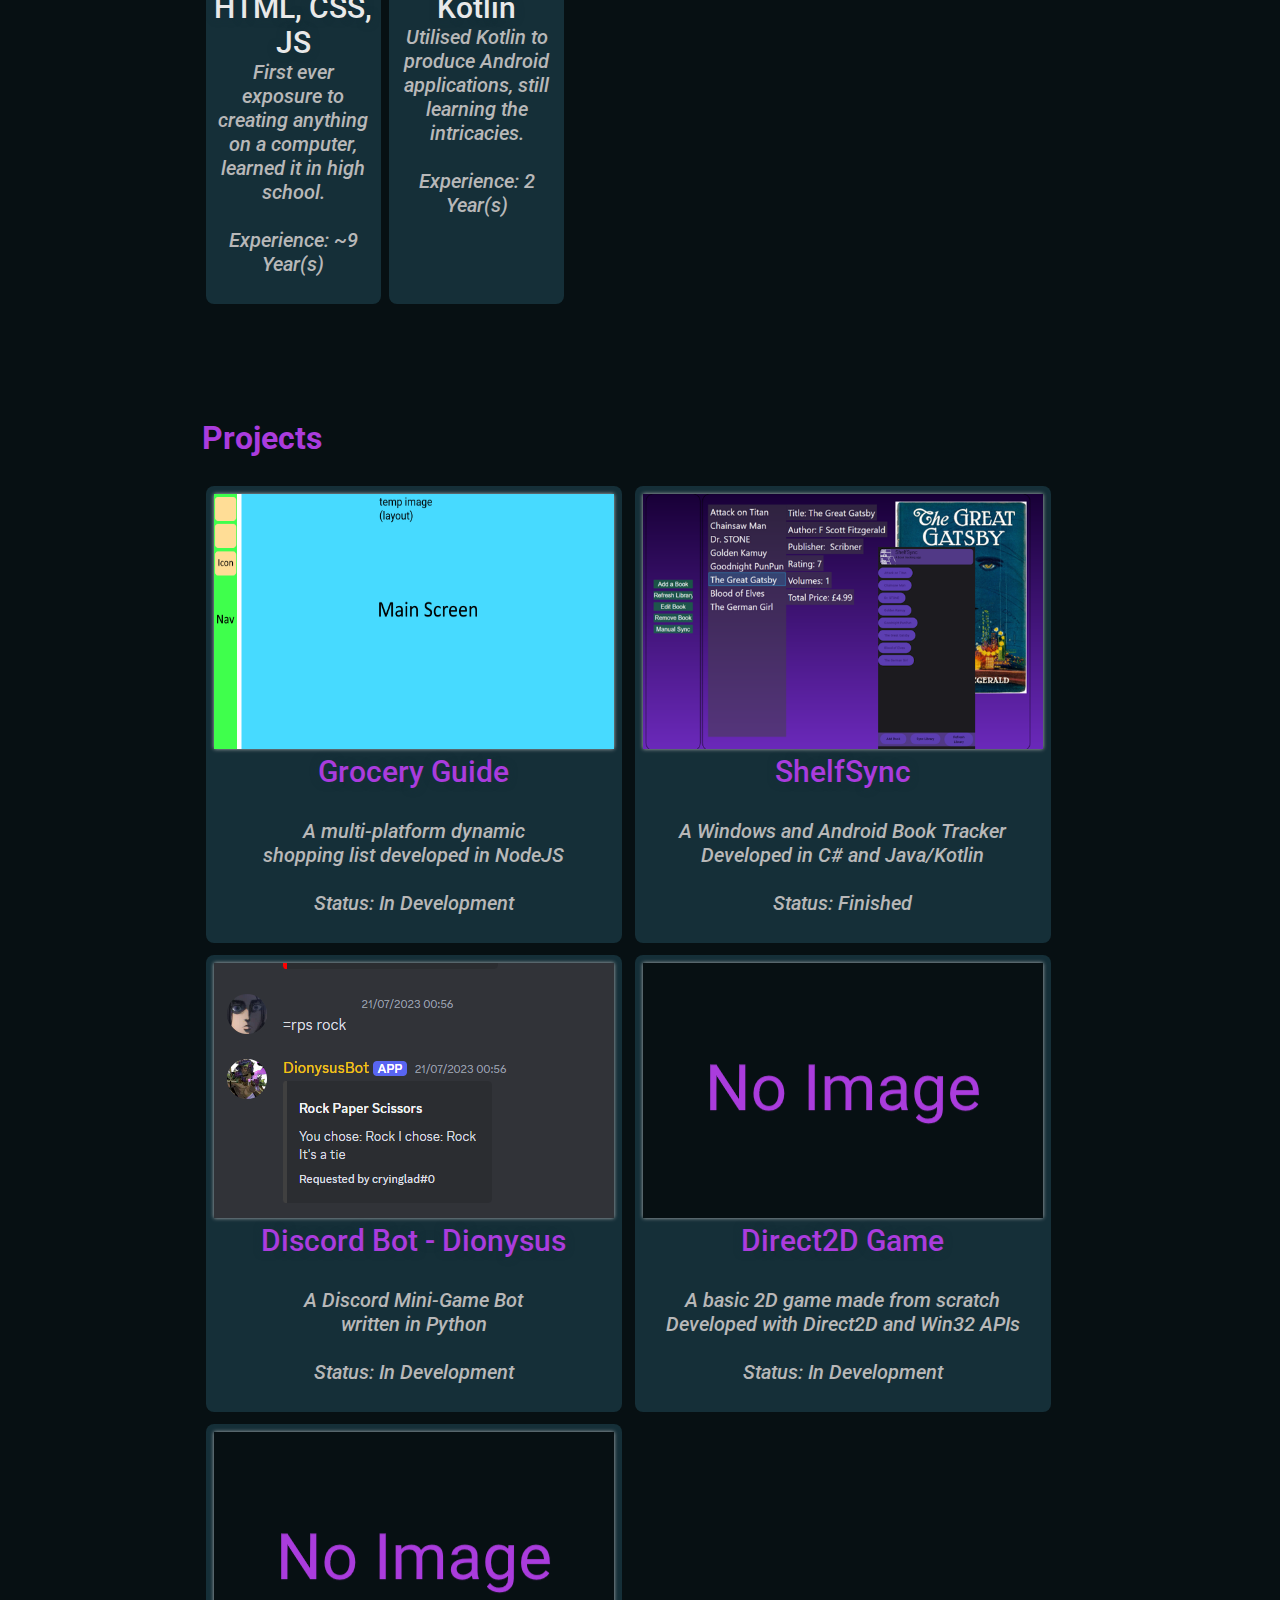
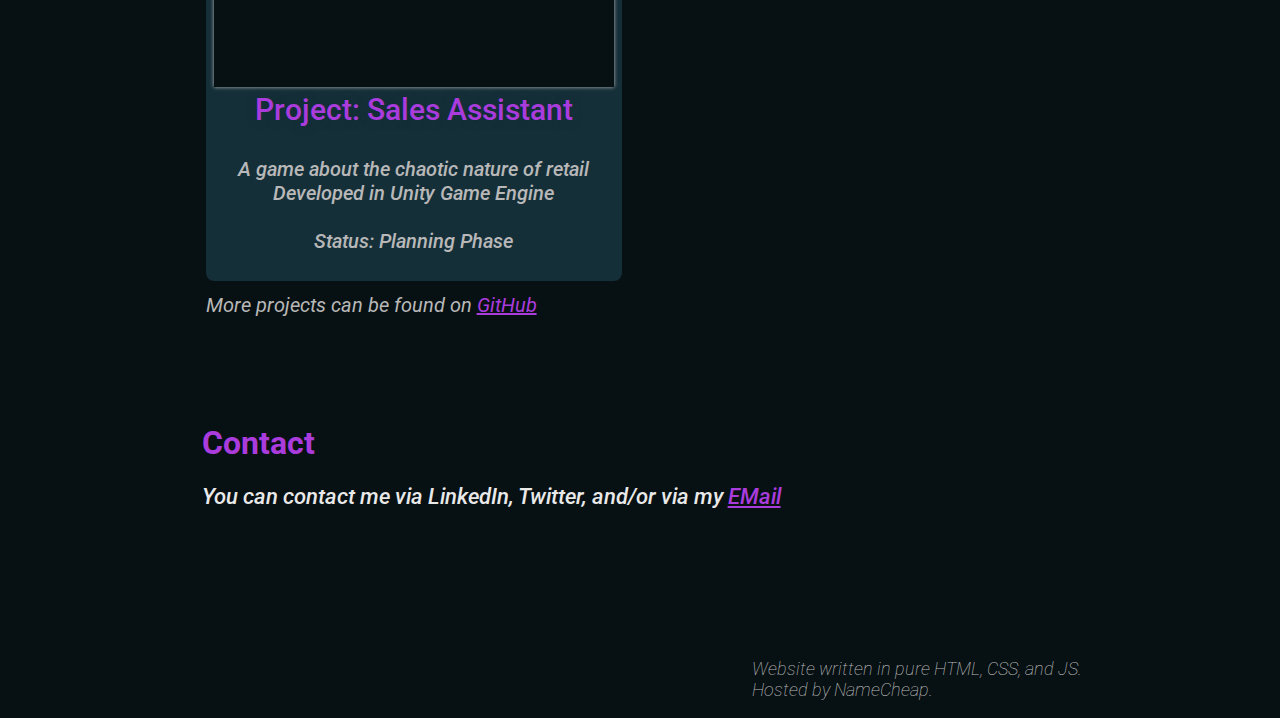
==== commit 4d18fc2a: "Name and Links, Experience, and Projects Updated" ====
--- a/Portfolio/index.html
+++ b/Portfolio/index.html
@@ -34,11 +34,11 @@
         <div id="innerDiv">
             <!-- Intro -->
             <div id="intro">
-                <h1 class="nameText highlighted slideRight">Kamil Chwedura 
-                <a href="https://www.linkedin.com/in/kamil-chwedura-11b98319b" target="_blank" title="Kamil Chwedura"><img src="images/linkedin.png" width=24px></a>
-                <a href="https://github.com/KamilChwe" target="_blank" title="KamilChwe"><img src="images/github.png" width=24px></a>
-                <!--<a href="https://twitter.com/kamildev_" target="_blank" title="@kamildev_"><img src="images/twitter.png" width=24px></a>-->
-                <a href="https://leetcode.com/u/KChwe/" target="_blank" title="KChwe"><img src="images/leetcode.png" width=24px></a></h1>
+                <h1 class="nameText highlighted slideRight">Kamil Chwedura</h1>
+                <h1><a href="https://www.linkedin.com/in/kamil-c-11b98319b/" target="_blank" title="Kamil Chwedura"><img src="images/linkedin.png" class="icon"></a>
+                    <a href="https://github.com/KamilChwe" target="_blank" title="KamilChwe"><img src="images/github.png" class="icon"></a>
+                    <a href="https://twitter.com/kamildev_" target="_blank" title="@kamildev_"><img src="images/twitter.png" class="icon"></a>
+                    <a href="https://leetcode.com/u/KChwe/" target="_blank" title="KChwe"><img src="images/leetcode.png" class="icon"></a></h1>
                 <h2 class="subtext slideRight">Graduate Software Engineer</h2>
             </div>
         
@@ -61,22 +61,22 @@
                 <div id="skill">
                     <img src="images/python.png" class="skillImage">
                     <p class="skillTitle">Python</p>
-                    <p class="skillSubtext">My first programming language, created automations and bots in it.<br><br>Experience: 6 Years</p>
+                    <p class="skillSubtext">My first programming language, created automations and bots in it.<br><br>Experience: <span id="py">0</span> Year(s)</p>
                 </div>
                 <div id="skill">
                     <img src="images/cs.png" class="skillImage">
                     <p class="skillTitle">C#</p>
-                    <p class="skillSubtext">My most comfortable language, created games, WPF apps, and more in it.<br><br>Experience: 6 Years</p>
+                    <p class="skillSubtext">My most comfortable language, created games, WPF apps, and more in it.<br><br>Experience: <span id="cs">0</span> Year(s)</p>
                 </div>
                 <div id="skill">
                     <img src="images/cpp.png" class="skillImage">
                     <p class="skillTitle">C++</p>
-                    <p class="skillSubtext">Recently a primary focus for me, creating complex solutions in it.<br><br>Experience: 3 Years</p>
+                    <p class="skillSubtext">Recently a primary focus for me, creating complex solutions in it.<br><br>Experience: <span id="cpp">0</span> Year(s)</p>
                 </div>
                 <div id="skill">
                     <img src="images/java.png" class="skillImage">
                     <p class="skillTitle">Java</p>
-                    <p class="skillSubtext">Similar to C# and thus decided to learn it, I can easily understand it.<br><br>Experience: 2 Years</p>
+                    <p class="skillSubtext">Similar to C# and thus decided to learn it, I can easily understand it.<br><br>Experience: <span id="jav">0</span> Year(s)</p>
                 </div>
             </div>
             <h3 class="">Front End</h3>
@@ -84,45 +84,51 @@
                 <div id="skill">
                     <img src="images/htmlcssjs.png" class="skillImage">
                     <p class="skillTitle">HTML, CSS, JS</p>
-                    <p class="skillSubtext">First ever exposure to creating anything on a computer, learned it in high school.<br><br>Experience: 7-8 Years</p>
+                    <p class="skillSubtext">First ever exposure to creating anything on a computer, learned it in high school.<br><br>Experience: ~<span id="web">0</span> Year(s)</p>
                 </div>
                 <div id="skill">
                     <img src="images/kotlin.png" class="skillImage">
                     <p class="skillTitle">Kotlin</p>
-                    <p class="skillSubtext">Utilised Kotlin to produce Android applications, still learning the intricacies.<br><br>Experience: 1 Year</p>
+                    <p class="skillSubtext">Utilised Kotlin to produce Android applications, still learning the intricacies.<br><br>Experience: <span id="kot">0</span> Year(s)</p>
                 </div>
             </div>
 
             <!-- Projects Section -->
             <div id="projects">
                 <h1 class="topicText highlighted">Projects</h1>
+                <h3></h3>
                 <div id="project">
                     <img src="images/ggtempimage.png" class="projectImage">
                     <p class="projectTitle">Grocery Guide</p>
-                    <p class="projectDesc">A multi-platform dynamic <br>shopping list developed in NodeJS<br>Status: In Development</p>
+                    <p class="projectDesc">A multi-platform dynamic <br>shopping list developed in NodeJS<br><br>Status: In Development</p>
                 </div>
                 <div id="project">
                     <img src="images/ShelfSyncB.png" class="projectImage">
                     <p class="projectTitle">ShelfSync</p>
-                    <p class="projectDesc">A Windows and Android Book Tracker<br>Developed in C# and Java/Kotlin<br>Status: Finished</p>
+                    <p class="projectDesc">A Windows and Android Book Tracker<br>Developed in C# and Java/Kotlin<br><br>Status: Finished</p>
                 </div>
                 <div id="project">
                     <img src="images/dionysusbot.png" class="projectImage">
                     <p class="projectTitle">Discord Bot - Dionysus</p>
-                    <p class="projectDesc">A Discord Mini-Game Bot<br>written in Python<br>Status: In Development</p>
+                    <p class="projectDesc">A Discord Mini-Game Bot<br>written in Python<br><br>Status: In Development</p>
+                </div>
+                <div id="project">
+                    <img src="images/noimage.png" class="projectImage">
+                    <p class="projectTitle">Direct2D Game</p>
+                    <p class="projectDesc">A basic 2D game made from scratch<br>Developed with Direct2D and Win32 APIs<br><br>Status: In Development</p>
                 </div>
                 <div id="project">
                     <img src="images/noimage.png" class="projectImage">
                     <p class="projectTitle">Project: Sales Assistant</p>
-                    <p class="projectDesc">A game about the chaotic nature of retail<br>Developed in Unity Game Engine<br>Status: Planning Phase</p>
+                    <p class="projectDesc">A game about the chaotic nature of retail<br>Developed in Unity Game Engine<br><br>Status: Planning Phase</p>
                 </div>
-                <p class="subtext">More projects can be found on GitHub</p>
+                <p class="subtext">More projects can be found on <a href="https://github.com/KamilChwe?tab=repositories" class="highlighted">GitHub</a></p>
             </div>
             
             <!-- Contact Form -->
             <div id="contact">
                 <h1 class="topicText highlighted">Contact</h1>
-                <p><i>You can contact me via LinkedIn, Twitter, and/or via my <a href="mailto:kchwedura@gmail.com" class="highlighted" title="kchwedura@gmail.com">EMail</a></i></p>
+                <p><i>You can contact me via LinkedIn, Twitter, and/or via my <a href="mailto:kchwedura@gmail.com" target="_blank" class="highlighted" title="kchwedura@gmail.com">EMail</a></i></p>
             </div>
         </div>
 
--- a/Portfolio/css/dynamicstyling.css
+++ b/Portfolio/css/dynamicstyling.css
@@ -29,10 +29,22 @@
     margin-bottom: 10%;
 }
 
+@media screen and (min-width:1024px){
+    h1{
+        display: inline;
+    }
+}
+/* Mobile Styling */
+@media screen and (max-width:1000px){
+    h1{
+        display: block;
+    }
+}
+
 /* Text Styling */
 .nameText {
     font-size: 64px;
-    margin: 0;    
+    margin: 0;
 }
 
 .subtext{
@@ -58,12 +70,19 @@
         width: 64px;
         margin-left: 15%;
     }
+    .icon{
+        width: 26px;
+    }
 }
 /* Mobile Styling */
 @media screen and (max-width:1000px){
     .logo {
         width: 96px;
         margin-left: 46%;
+    }
+    .icon{
+        width: 48px;
+        margin-left: 2.5%;
     }
 }
 
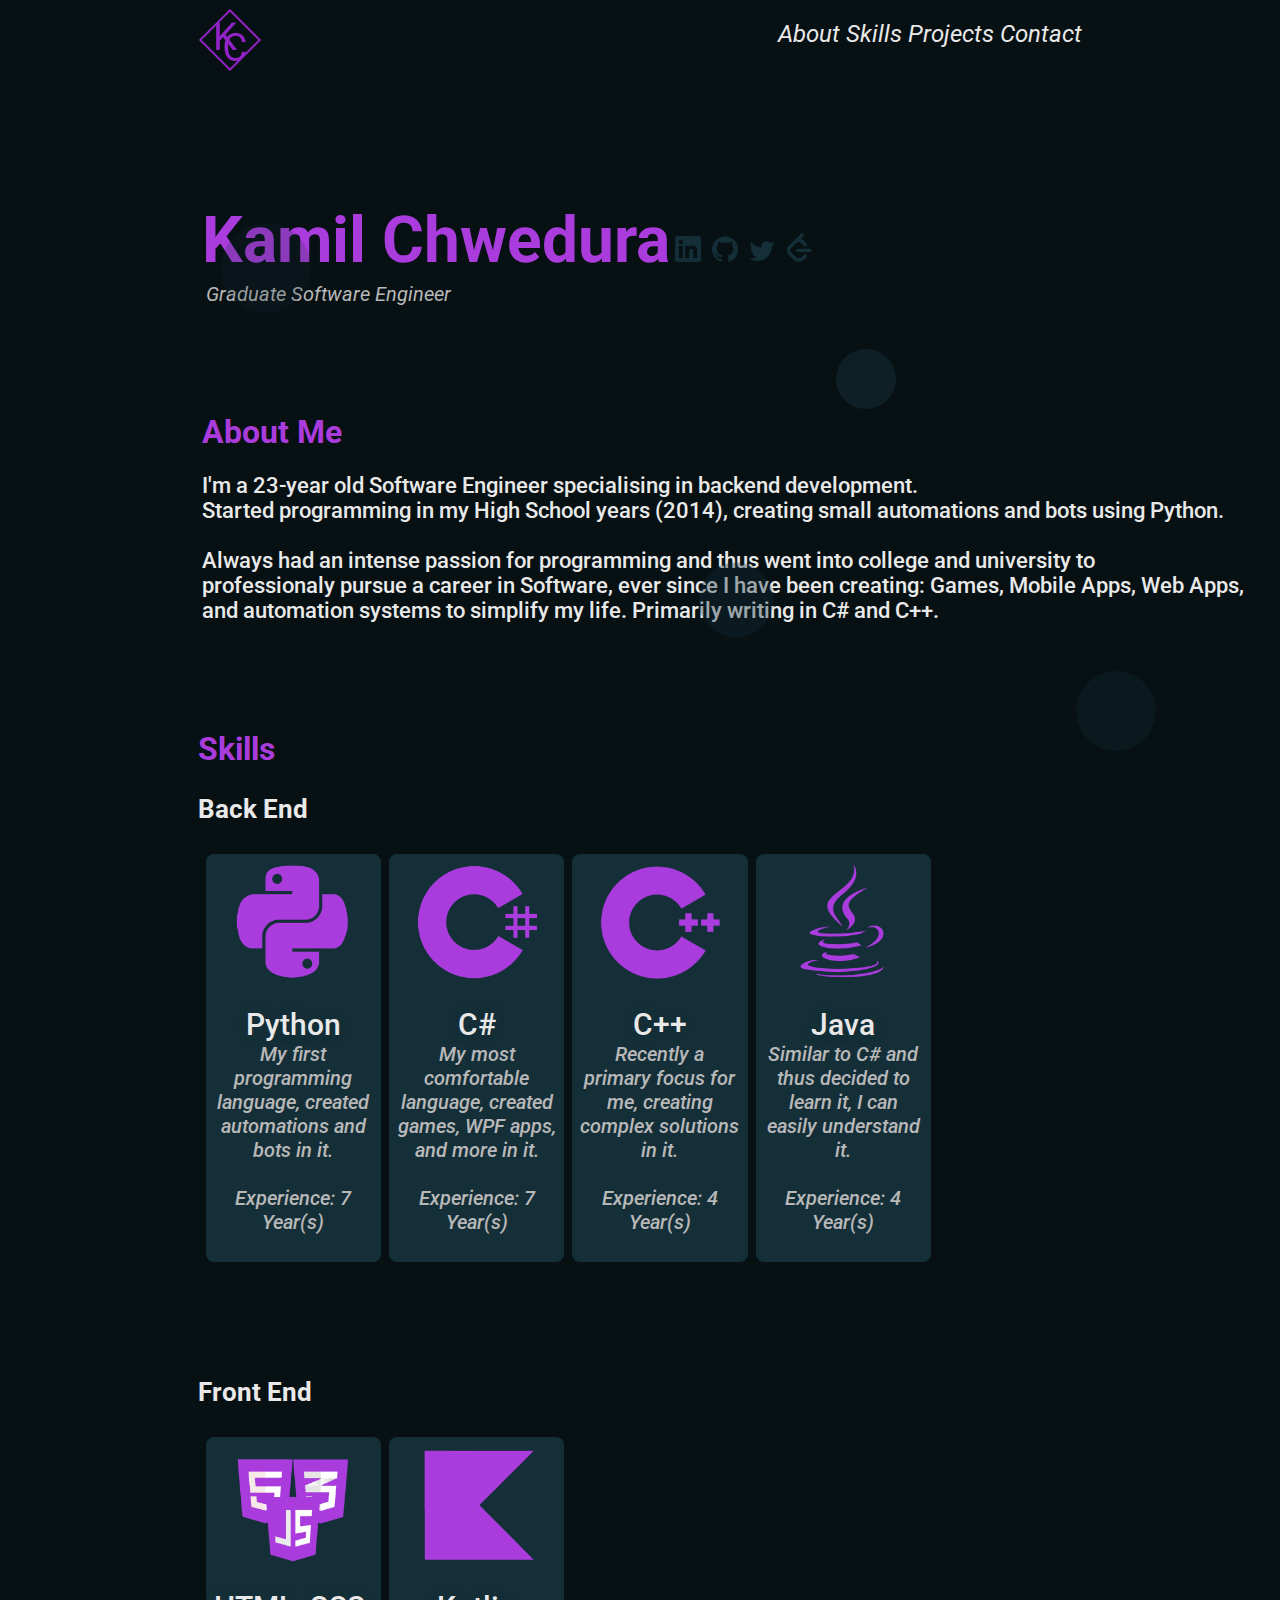
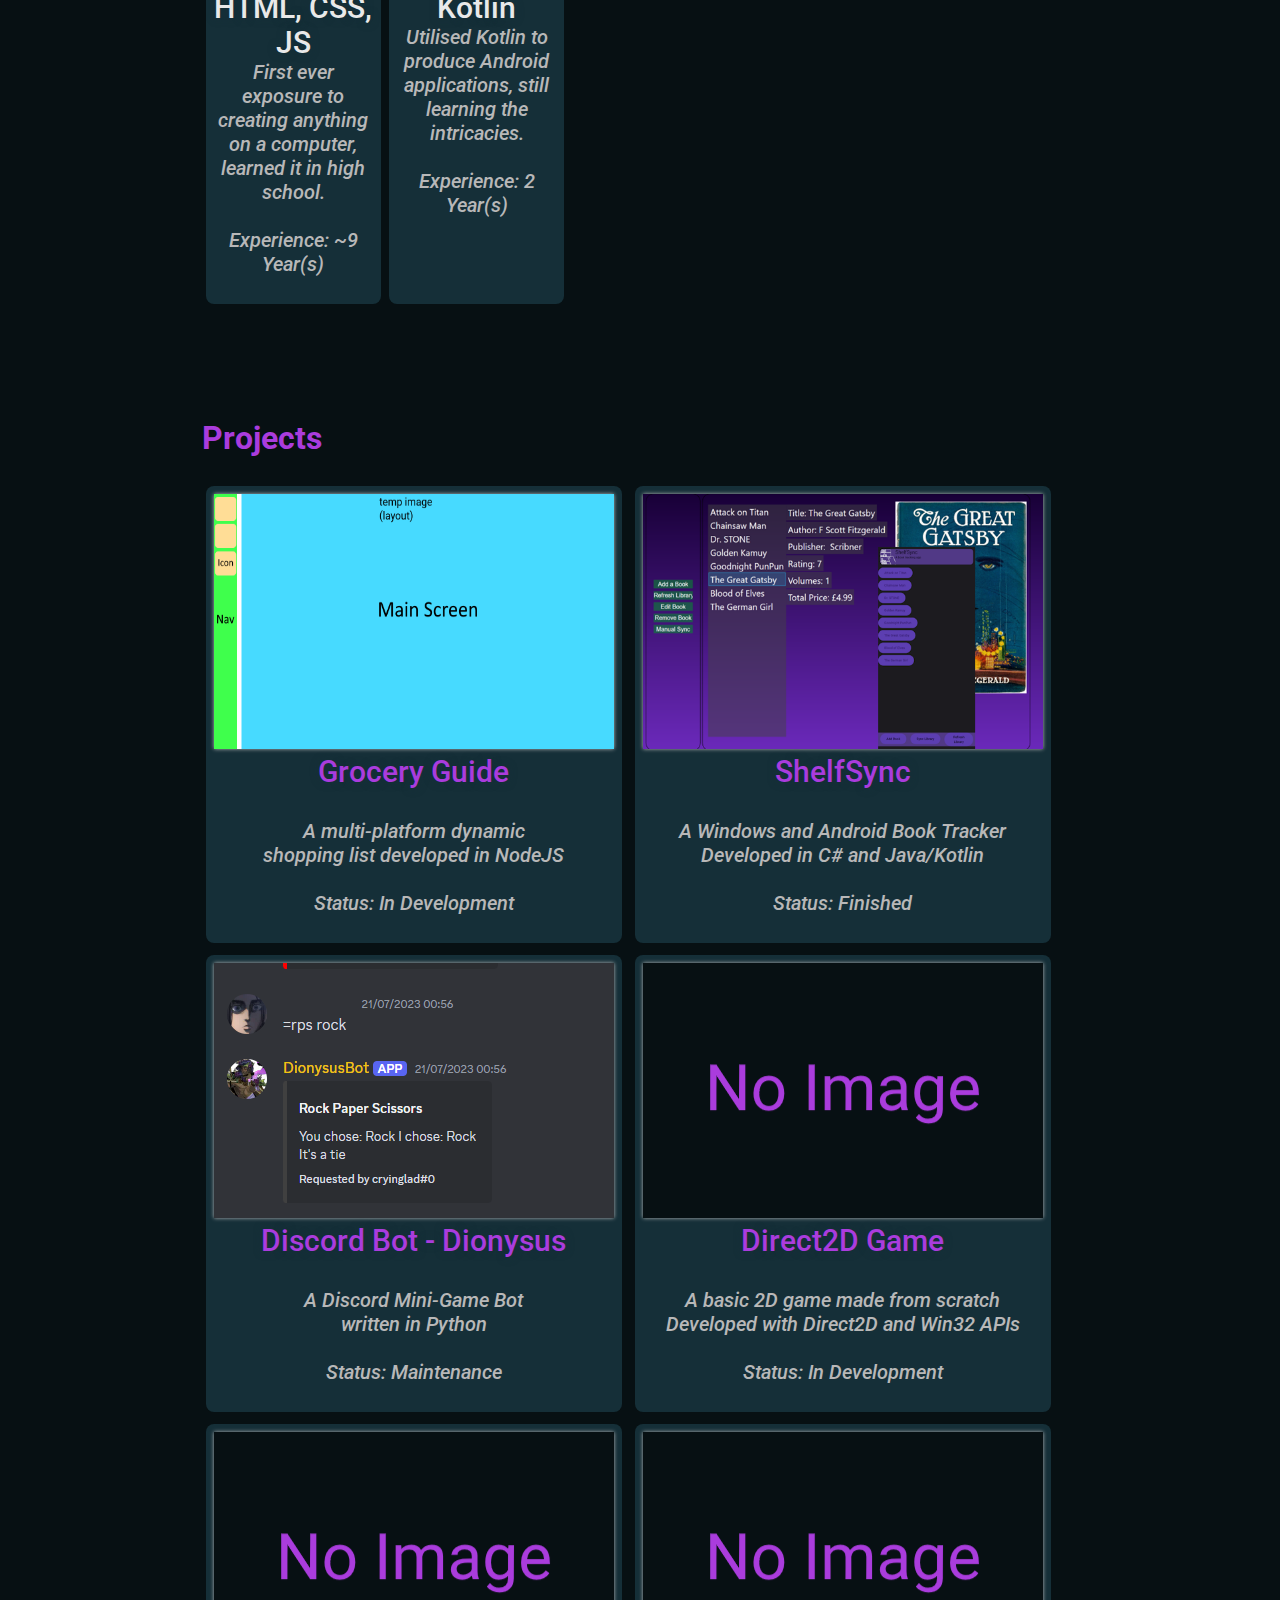
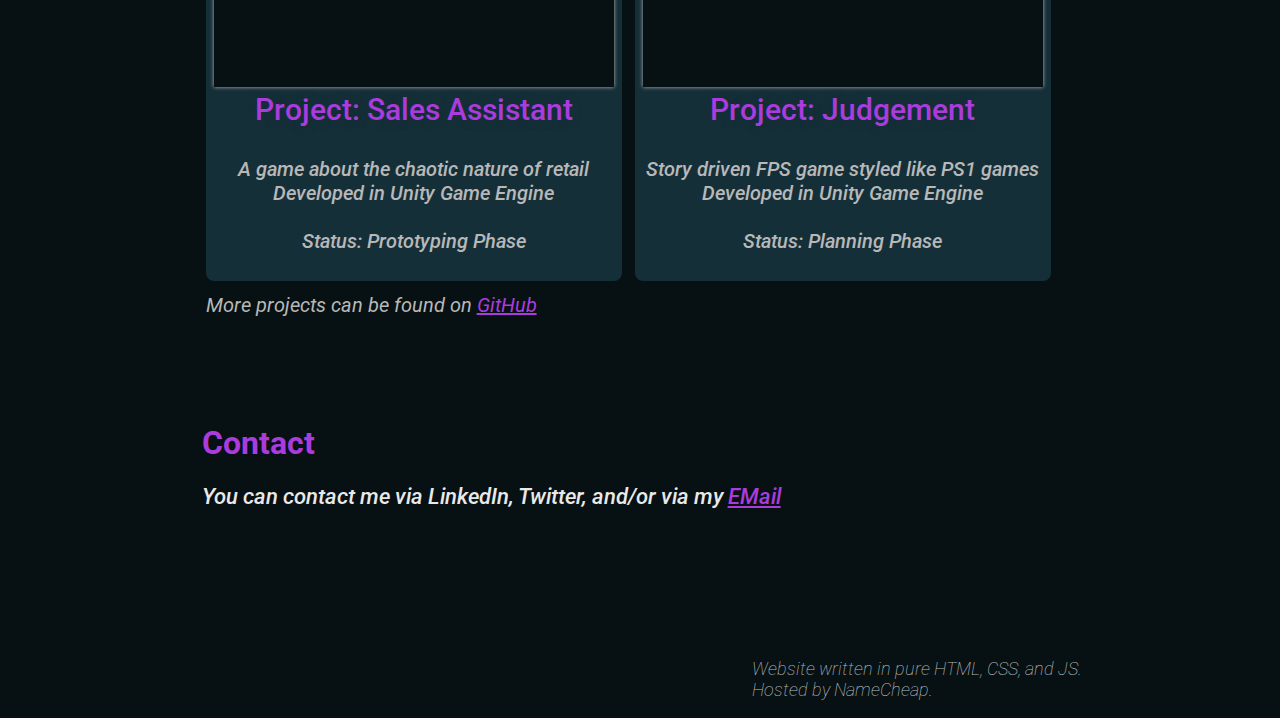
==== commit 834e92fe: "Added Judgement Project" ====
--- a/Portfolio/index.html
+++ b/Portfolio/index.html
@@ -10,9 +10,9 @@
         <link rel="icon" type="image/png" href="images/logo.png">
 
         <!-- Import all the required CSS -->
-        <link rel="stylesheet" href="css/dynamicstyling.css">
-        <link rel="stylesheet" href="css/bubbles.css">
-        <link rel="stylesheet" href="css/animations.css">
+        <link rel="stylesheet" href="css/dynamicstyling.css?150225">
+        <link rel="stylesheet" href="css/bubbles.css?120125">
+        <link rel="stylesheet" href="css/animations.css?200125">
 
         <!-- Import "Roboto" Font -->
         <link rel="preconnect" href="https://fonts.googleapis.com">
@@ -35,7 +35,7 @@
             <!-- Intro -->
             <div id="intro">
                 <h1 class="nameText highlighted slideRight">Kamil Chwedura</h1>
-                <h1><a href="https://www.linkedin.com/in/kamil-c-11b98319b/" target="_blank" title="Kamil Chwedura"><img src="images/linkedin.png" class="icon"></a>
+                <h1><a href="https://www.linkedin.com/in/kamil-c-11b98319b" target="_blank" title="Kamil Chwedura"><img src="images/linkedin.png" class="icon"></a>
                     <a href="https://github.com/KamilChwe" target="_blank" title="KamilChwe"><img src="images/github.png" class="icon"></a>
                     <a href="https://twitter.com/kamildev_" target="_blank" title="@kamildev_"><img src="images/twitter.png" class="icon"></a>
                     <a href="https://leetcode.com/u/KChwe/" target="_blank" title="KChwe"><img src="images/leetcode.png" class="icon"></a></h1>
@@ -110,7 +110,7 @@
                 <div id="project">
                     <img src="images/dionysusbot.png" class="projectImage">
                     <p class="projectTitle">Discord Bot - Dionysus</p>
-                    <p class="projectDesc">A Discord Mini-Game Bot<br>written in Python<br><br>Status: In Development</p>
+                    <p class="projectDesc">A Discord Mini-Game Bot<br>written in Python<br><br>Status: Maintenance</p>
                 </div>
                 <div id="project">
                     <img src="images/noimage.png" class="projectImage">
@@ -120,7 +120,12 @@
                 <div id="project">
                     <img src="images/noimage.png" class="projectImage">
                     <p class="projectTitle">Project: Sales Assistant</p>
-                    <p class="projectDesc">A game about the chaotic nature of retail<br>Developed in Unity Game Engine<br><br>Status: Planning Phase</p>
+                    <p class="projectDesc">A game about the chaotic nature of retail<br>Developed in Unity Game Engine<br><br>Status: Prototyping Phase</p>
+                </div>
+                <div id="project">
+                    <img src="images/noimage.png" class="projectImage">
+                    <p class="projectTitle">Project: Judgement</p>
+                    <p class="projectDesc">Story driven FPS game styled like PS1 games<br>Developed in Unity Game Engine<br><br>Status: Planning Phase</p>
                 </div>
                 <p class="subtext">More projects can be found on <a href="https://github.com/KamilChwe?tab=repositories" class="highlighted">GitHub</a></p>
             </div>
@@ -150,5 +155,5 @@
     <!-- Import the JavaScript functionality 
         This is at the bottom to allow the page to fully load before any functionality is enabled 
     -->
-    <script src="js/functions.js"></script>
+    <script src="js/functions.js?150225"></script>
 </html>